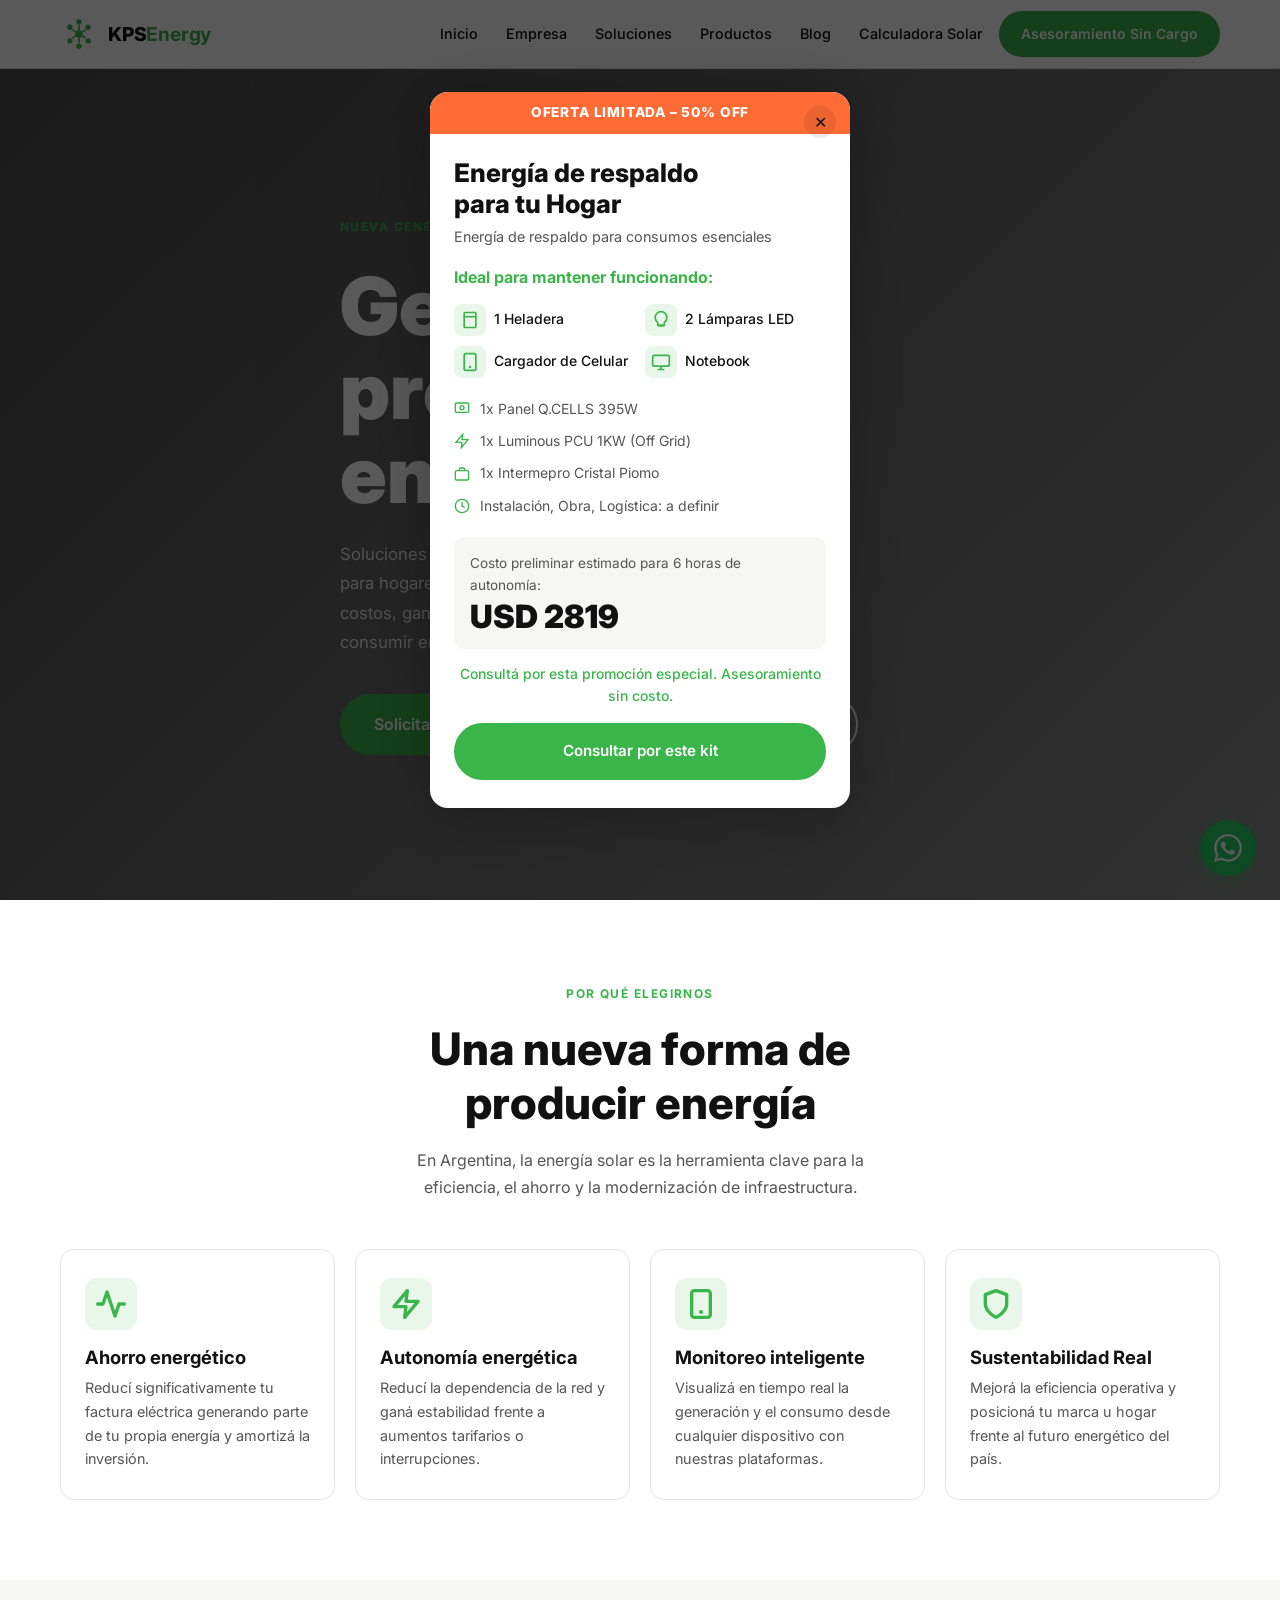
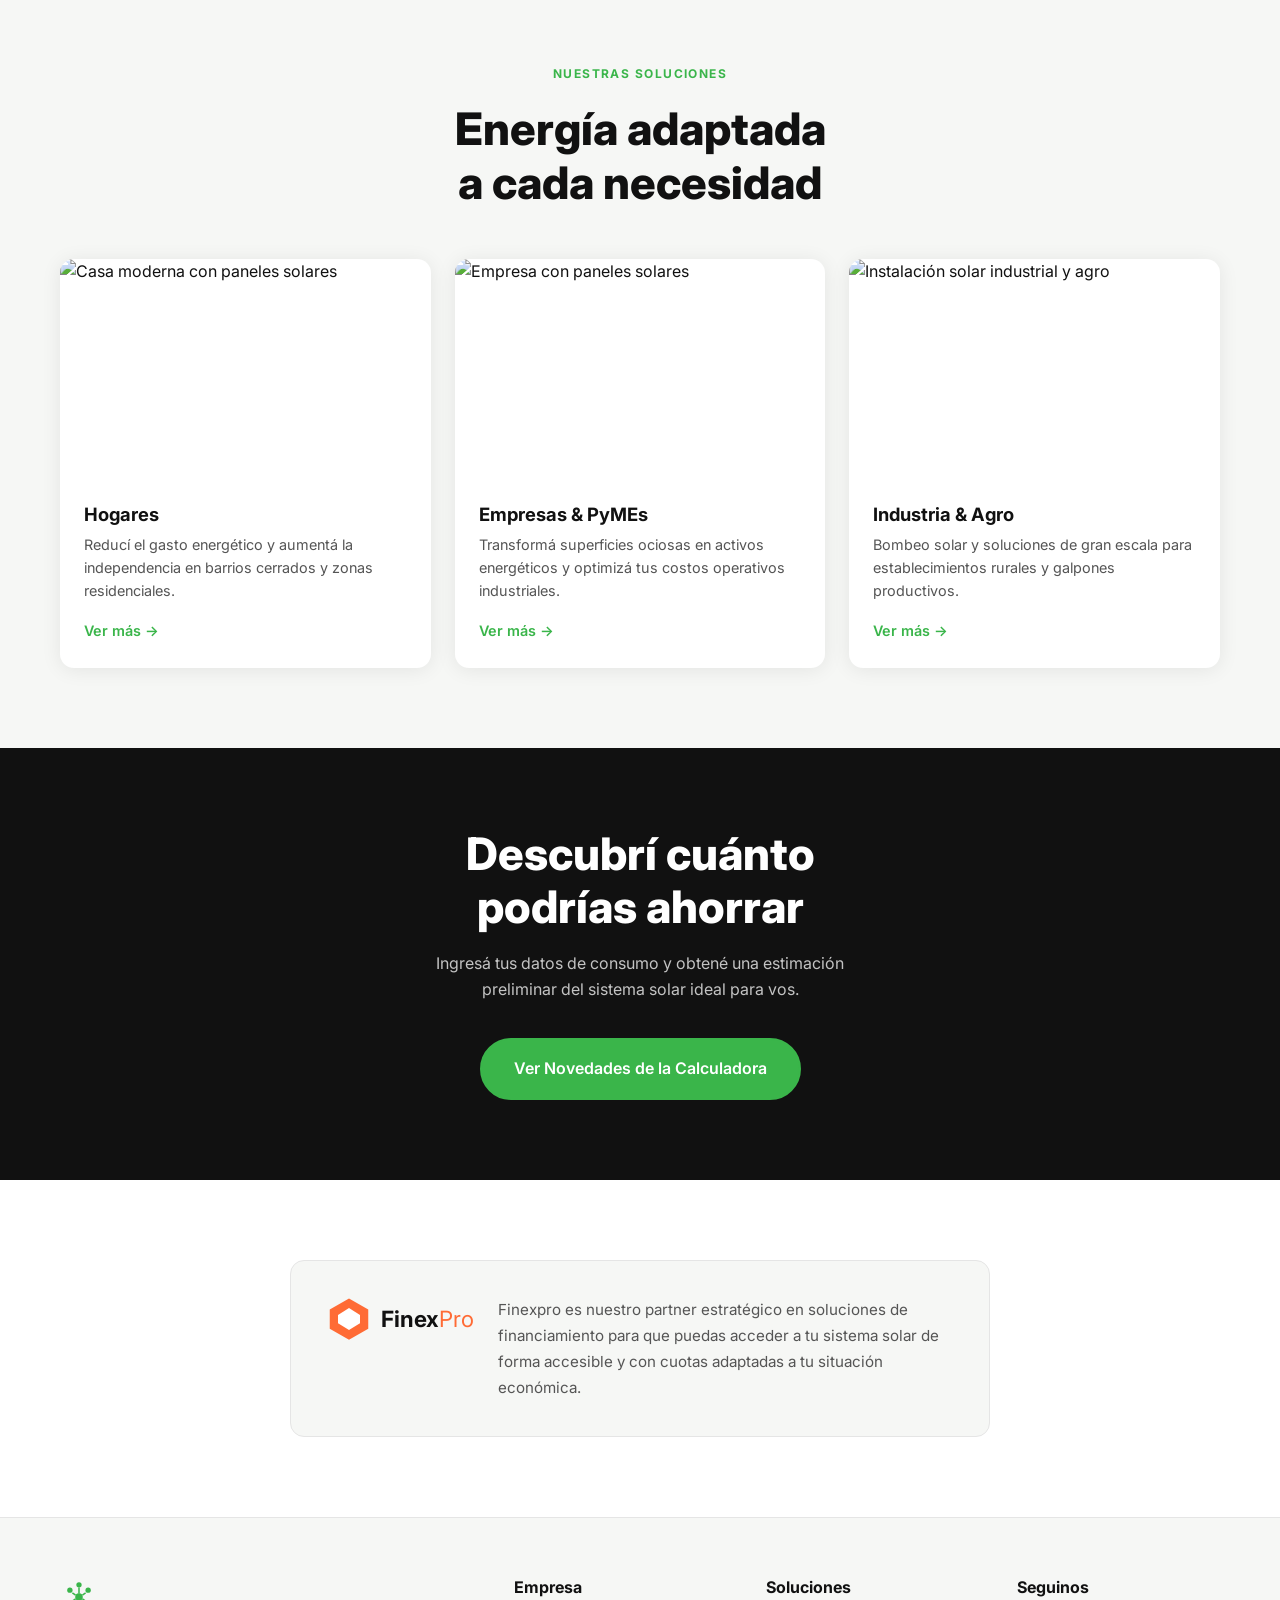
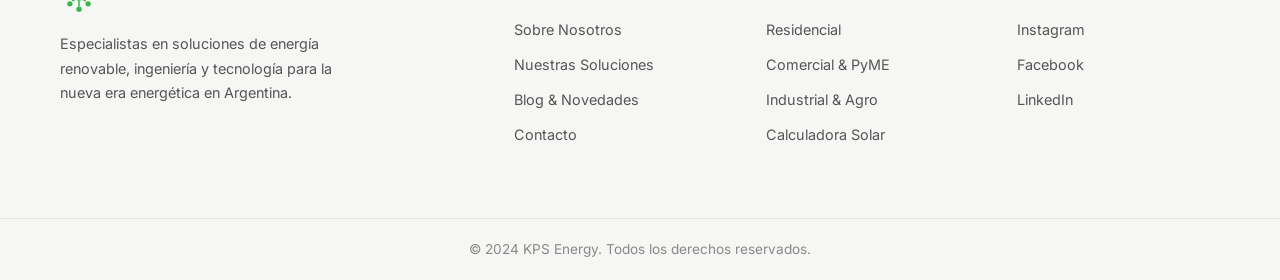
==== index.html @ 47036058 "Agregar sitio web KPS Energy completo para Hostinger - index.html: estructura completa con hero, car" ====
<!DOCTYPE html>
<html lang="es">
<head>
    <meta charset="UTF-8">
    <meta name="viewport" content="width=device-width, initial-scale=1.0">
    <meta name="description" content="KPS Energy - Soluciones de energía solar y almacenamiento diseñadas para hogares, empresas e industrias en Argentina.">
    <title>KPS Energy - Generá tu propia energía</title>
    <link rel="preconnect" href="https://fonts.googleapis.com">
    <link rel="preconnect" href="https://fonts.gstatic.com" crossorigin>
    <link href="https://fonts.googleapis.com/css2?family=Inter:wght@300;400;500;600;700;800;900&display=swap" rel="stylesheet">
    <link rel="stylesheet" href="css/style.css">
</head>
<body>

    <!-- WhatsApp flotante -->
    <a href="https://wa.me/5491100000000" class="whatsapp-float" target="_blank" rel="noopener" aria-label="Contactar por WhatsApp">
        <svg viewBox="0 0 24 24" fill="white" width="28" height="28">
            <path d="M17.472 14.382c-.297-.149-1.758-.867-2.03-.967-.273-.099-.471-.148-.67.15-.197.297-.767.966-.94 1.164-.173.199-.347.223-.644.075-.297-.15-1.255-.463-2.39-1.475-.883-.788-1.48-1.761-1.653-2.059-.173-.297-.018-.458.13-.606.134-.133.298-.347.446-.52.149-.174.198-.298.298-.497.099-.198.05-.371-.025-.52-.075-.149-.669-1.612-.916-2.207-.242-.579-.487-.5-.669-.51-.173-.008-.371-.01-.57-.01-.198 0-.52.074-.792.372-.272.297-1.04 1.016-1.04 2.479 0 1.462 1.065 2.875 1.213 3.074.149.198 2.096 3.2 5.077 4.487.709.306 1.262.489 1.694.625.712.227 1.36.195 1.871.118.571-.085 1.758-.719 2.006-1.413.248-.694.248-1.289.173-1.413-.074-.124-.272-.198-.57-.347m-5.421 7.403h-.004a9.87 9.87 0 01-5.031-1.378l-.361-.214-3.741.982.998-3.648-.235-.374a9.86 9.86 0 01-1.51-5.26c.001-5.45 4.436-9.884 9.888-9.884 2.64 0 5.122 1.03 6.988 2.898a9.825 9.825 0 012.893 6.994c-.003 5.45-4.437 9.884-9.885 9.884m8.413-18.297A11.815 11.815 0 0012.05 0C5.495 0 .16 5.335.157 11.892c0 2.096.547 4.142 1.588 5.945L.057 24l6.305-1.654a11.882 11.882 0 005.683 1.448h.005c6.554 0 11.89-5.335 11.893-11.893a11.821 11.821 0 00-3.48-8.413z"/>
        </svg>
    </a>

    <!-- Modal Oferta Limitada -->
    <div class="modal-overlay" id="ofertaModal">
        <div class="modal-card">
            <button class="modal-close" id="modalClose" aria-label="Cerrar">✕</button>
            <div class="modal-badge">OFERTA LIMITADA – 50% OFF</div>
            <div class="modal-body">
                <h2 class="modal-title">Energía de respaldo<br>para tu Hogar</h2>
                <p class="modal-subtitle">Energía de respaldo para consumos esenciales</p>
                <h4 class="green bold">Ideal para mantener funcionando:</h4>
                <div class="appliances-grid">
                    <div class="appliance">
                        <span class="appliance-icon">
                            <svg viewBox="0 0 24 24" fill="none" stroke="#3AB54A" stroke-width="2" width="20" height="20"><rect x="5" y="3" width="14" height="18" rx="1"/><path d="M5 8h14"/></svg>
                        </span>
                        <span>1 Heladera</span>
                    </div>
                    <div class="appliance">
                        <span class="appliance-icon">
                            <svg viewBox="0 0 24 24" fill="none" stroke="#3AB54A" stroke-width="2" width="20" height="20"><path d="M9 18h6M12 2a7 7 0 017 7c0 2.38-1.19 4.47-3 5.74V17a2 2 0 01-2 2h-4a2 2 0 01-2-2v-2.26C6.19 13.47 5 11.38 5 9a7 7 0 017-7z"/></svg>
                        </span>
                        <span>2 Lámparas LED</span>
                    </div>
                    <div class="appliance">
                        <span class="appliance-icon">
                            <svg viewBox="0 0 24 24" fill="none" stroke="#3AB54A" stroke-width="2" width="20" height="20"><rect x="5" y="2" width="14" height="20" rx="2"/><line x1="12" y1="18" x2="12.01" y2="18" stroke-linecap="round" stroke-width="3"/></svg>
                        </span>
                        <span>Cargador de Celular</span>
                    </div>
                    <div class="appliance">
                        <span class="appliance-icon">
                            <svg viewBox="0 0 24 24" fill="none" stroke="#3AB54A" stroke-width="2" width="20" height="20"><rect x="2" y="4" width="20" height="13" rx="2"/><path d="M8 21h8M12 17v4"/></svg>
                        </span>
                        <span>Notebook</span>
                    </div>
                </div>
                <div class="offer-products">
                    <div class="offer-product">
                        <svg viewBox="0 0 24 24" fill="none" stroke="#3AB54A" stroke-width="2" width="16" height="16"><rect x="2" y="3" width="20" height="14" rx="2"/><circle cx="12" cy="10" r="3"/></svg>
                        <span>1x Panel Q.CELLS 395W</span>
                    </div>
                    <div class="offer-product">
                        <svg viewBox="0 0 24 24" fill="none" stroke="#3AB54A" stroke-width="2" width="16" height="16"><polygon points="13 2 3 14 12 14 11 22 21 10 12 10 13 2"/></svg>
                        <span>1x Luminous PCU 1KW (Off Grid)</span>
                    </div>
                    <div class="offer-product">
                        <svg viewBox="0 0 24 24" fill="none" stroke="#3AB54A" stroke-width="2" width="16" height="16"><rect x="2" y="7" width="20" height="14" rx="2"/><path d="M16 7V5a2 2 0 00-2-2h-4a2 2 0 00-2 2v2"/></svg>
                        <span>1x Intermepro Cristal Piomo</span>
                    </div>
                    <div class="offer-product">
                        <svg viewBox="0 0 24 24" fill="none" stroke="#3AB54A" stroke-width="2" width="16" height="16"><circle cx="12" cy="12" r="10"/><polyline points="12 6 12 12 16 14"/></svg>
                        <span>Instalación, Obra, Logística: a definir</span>
                    </div>
                </div>
                <div class="offer-price-block">
                    <p>Costo preliminar estimado para 6 horas de autonomía:</p>
                    <div class="offer-price">USD 2819</div>
                </div>
                <p class="offer-promo green">Consultá por esta promoción especial. Asesoramiento sin costo.</p>
                <a href="#contacto" class="btn btn-primary btn-full" id="modalCta">Consultar por este kit</a>
            </div>
        </div>
    </div>

    <!-- Header -->
    <header class="header" id="header">
        <div class="container header-inner">
            <a href="#inicio" class="logo">
                <svg class="logo-icon" viewBox="0 0 50 50" xmlns="http://www.w3.org/2000/svg" width="38" height="38">
                    <circle cx="25" cy="9" r="3.5" fill="#3AB54A"/>
                    <circle cx="37" cy="16" r="3.5" fill="#3AB54A"/>
                    <circle cx="37" cy="34" r="3.5" fill="#3AB54A"/>
                    <circle cx="25" cy="41" r="3.5" fill="#3AB54A"/>
                    <circle cx="13" cy="34" r="3.5" fill="#3AB54A"/>
                    <circle cx="13" cy="16" r="3.5" fill="#3AB54A"/>
                    <circle cx="25" cy="25" r="5" fill="#3AB54A"/>
                    <line x1="25" y1="20.5" x2="25" y2="12.5" stroke="#3AB54A" stroke-width="2"/>
                    <line x1="29.5" y1="22.5" x2="33.7" y2="19.5" stroke="#3AB54A" stroke-width="2"/>
                    <line x1="29.5" y1="27.5" x2="33.7" y2="30.5" stroke="#3AB54A" stroke-width="2"/>
                    <line x1="25" y1="29.5" x2="25" y2="37.5" stroke="#3AB54A" stroke-width="2"/>
                    <line x1="20.5" y1="27.5" x2="16.3" y2="30.5" stroke="#3AB54A" stroke-width="2"/>
                    <line x1="20.5" y1="22.5" x2="16.3" y2="19.5" stroke="#3AB54A" stroke-width="2"/>
                </svg>
                <span class="logo-text"><strong>KPS</strong><span class="logo-green">Energy</span></span>
            </a>

            <nav class="nav" id="desktopNav">
                <a href="#inicio" class="nav-link">Inicio</a>
                <a href="#empresa" class="nav-link">Empresa</a>
                <a href="#soluciones" class="nav-link">Soluciones</a>
                <a href="#productos" class="nav-link">Productos</a>
                <a href="#blog" class="nav-link">Blog</a>
                <a href="#calculadora" class="nav-link">Calculadora Solar</a>
                <a href="#contacto" class="btn btn-primary btn-sm">Asesoramiento Sin Cargo</a>
            </nav>

            <button class="hamburger" id="hamburger" aria-label="Abrir menú">
                <span></span>
                <span></span>
                <span></span>
            </button>
        </div>
    </header>

    <!-- Menú Móvil -->
    <div class="mobile-menu" id="mobileMenu">
        <div class="mobile-menu-header">
            <a href="#inicio" class="logo">
                <svg class="logo-icon" viewBox="0 0 50 50" xmlns="http://www.w3.org/2000/svg" width="36" height="36">
                    <circle cx="25" cy="9" r="3.5" fill="#3AB54A"/>
                    <circle cx="37" cy="16" r="3.5" fill="#3AB54A"/>
                    <circle cx="37" cy="34" r="3.5" fill="#3AB54A"/>
                    <circle cx="25" cy="41" r="3.5" fill="#3AB54A"/>
                    <circle cx="13" cy="34" r="3.5" fill="#3AB54A"/>
                    <circle cx="13" cy="16" r="3.5" fill="#3AB54A"/>
                    <circle cx="25" cy="25" r="5" fill="#3AB54A"/>
                    <line x1="25" y1="20.5" x2="25" y2="12.5" stroke="#3AB54A" stroke-width="2"/>
                    <line x1="29.5" y1="22.5" x2="33.7" y2="19.5" stroke="#3AB54A" stroke-width="2"/>
                    <line x1="29.5" y1="27.5" x2="33.7" y2="30.5" stroke="#3AB54A" stroke-width="2"/>
                    <line x1="25" y1="29.5" x2="25" y2="37.5" stroke="#3AB54A" stroke-width="2"/>
                    <line x1="20.5" y1="27.5" x2="16.3" y2="30.5" stroke="#3AB54A" stroke-width="2"/>
                    <line x1="20.5" y1="22.5" x2="16.3" y2="19.5" stroke="#3AB54A" stroke-width="2"/>
                </svg>
                <span class="logo-text"><strong>KPS</strong><span class="logo-green">Energy</span></span>
            </a>
            <button class="mobile-close" id="mobileClose" aria-label="Cerrar menú">✕</button>
        </div>
        <nav class="mobile-nav">
            <a href="#inicio" class="mobile-nav-link">Inicio</a>
            <a href="#empresa" class="mobile-nav-link">Empresa</a>
            <a href="#soluciones" class="mobile-nav-link">Soluciones</a>
            <a href="#productos" class="mobile-nav-link">Productos</a>
            <a href="#blog" class="mobile-nav-link">Blog</a>
            <a href="#calculadora" class="mobile-nav-link">Calculadora Solar</a>
        </nav>
        <div class="mobile-menu-footer">
            <a href="#contacto" class="btn btn-primary btn-full">Asesoramiento Sin Cargo</a>
        </div>
    </div>
    <div class="mobile-overlay" id="mobileOverlay"></div>

    <!-- Hero -->
    <section class="hero" id="inicio">
        <div class="hero-bg"></div>
        <div class="hero-overlay"></div>
        <div class="container hero-content">
            <p class="section-tag">NUEVA GENERACIÓN DE ENERGÍA</p>
            <h1 class="hero-title">Generá tu<br>propia<br>energía</h1>
            <p class="hero-text">Soluciones de energía solar y almacenamiento diseñadas para hogares, empresas e industrias en Argentina. Reducí costos, ganá autonomía y sumá tecnología a tu forma de consumir energía.</p>
            <div class="hero-buttons">
                <a href="#contacto" class="btn btn-primary btn-lg">Solicitar asesoramiento sin costo</a>
                <a href="#soluciones" class="btn btn-outline-white btn-lg">Ver Soluciones</a>
            </div>
        </div>
    </section>

    <!-- Por qué elegirnos -->
    <section class="section why-us" id="empresa">
        <div class="container">
            <div class="section-header centered">
                <p class="section-tag green">POR QUÉ ELEGIRNOS</p>
                <h2>Una nueva forma de<br>producir energía</h2>
                <p class="section-subtitle">En Argentina, la energía solar es la herramienta clave para la eficiencia, el ahorro y la modernización de infraestructura.</p>
            </div>
            <div class="features-grid">
                <div class="feature-card">
                    <div class="feature-icon">
                        <svg viewBox="0 0 24 24" fill="none" stroke="#3AB54A" stroke-width="2.5" stroke-linecap="round" stroke-linejoin="round" width="32" height="32">
                            <polyline points="22 12 18 12 15 21 9 3 6 12 2 12"/>
                        </svg>
                    </div>
                    <h3>Ahorro energético</h3>
                    <p>Reducí significativamente tu factura eléctrica generando parte de tu propia energía y amortizá la inversión.</p>
                </div>
                <div class="feature-card">
                    <div class="feature-icon">
                        <svg viewBox="0 0 24 24" fill="none" stroke="#3AB54A" stroke-width="2.5" stroke-linecap="round" stroke-linejoin="round" width="32" height="32">
                            <polygon points="13 2 3 14 12 14 11 22 21 10 12 10 13 2"/>
                        </svg>
                    </div>
                    <h3>Autonomía energética</h3>
                    <p>Reducí la dependencia de la red y ganá estabilidad frente a aumentos tarifarios o interrupciones.</p>
                </div>
                <div class="feature-card">
                    <div class="feature-icon">
                        <svg viewBox="0 0 24 24" fill="none" stroke="#3AB54A" stroke-width="2.5" stroke-linecap="round" stroke-linejoin="round" width="32" height="32">
                            <rect x="5" y="2" width="14" height="20" rx="2" ry="2"/>
                            <line x1="12" y1="18" x2="12.01" y2="18" stroke-width="3"/>
                        </svg>
                    </div>
                    <h3>Monitoreo inteligente</h3>
                    <p>Visualizá en tiempo real la generación y el consumo desde cualquier dispositivo con nuestras plataformas.</p>
                </div>
                <div class="feature-card">
                    <div class="feature-icon">
                        <svg viewBox="0 0 24 24" fill="none" stroke="#3AB54A" stroke-width="2.5" stroke-linecap="round" stroke-linejoin="round" width="32" height="32">
                            <path d="M12 22s8-4 8-10V5l-8-3-8 3v7c0 6 8 10 8 10z"/>
                        </svg>
                    </div>
                    <h3>Sustentabilidad Real</h3>
                    <p>Mejorá la eficiencia operativa y posicioná tu marca u hogar frente al futuro energético del país.</p>
                </div>
            </div>
        </div>
    </section>

    <!-- Nuestras Soluciones -->
    <section class="section bg-light" id="soluciones">
        <div class="container">
            <div class="section-header centered">
                <p class="section-tag green">NUESTRAS SOLUCIONES</p>
                <h2>Energía adaptada<br>a cada necesidad</h2>
            </div>
            <div class="solutions-grid">
                <div class="solution-card">
                    <div class="solution-img">
                        <img src="https://images.unsplash.com/photo-1570129477492-45c003edd2be?auto=format&fit=crop&w=800&q=80" alt="Casa moderna con paneles solares" loading="lazy">
                    </div>
                    <div class="solution-body">
                        <h3>Hogares</h3>
                        <p>Reducí el gasto energético y aumentá la independencia en barrios cerrados y zonas residenciales.</p>
                        <a href="#contacto" class="ver-mas">Ver más →</a>
                    </div>
                </div>
                <div class="solution-card">
                    <div class="solution-img">
                        <img src="https://images.unsplash.com/photo-1595435742656-5272d0b3fa82?auto=format&fit=crop&w=800&q=80" alt="Empresa con paneles solares" loading="lazy">
                    </div>
                    <div class="solution-body">
                        <h3>Empresas & PyMEs</h3>
                        <p>Transformá superficies ociosas en activos energéticos y optimizá tus costos operativos industriales.</p>
                        <a href="#contacto" class="ver-mas">Ver más →</a>
                    </div>
                </div>
                <div class="solution-card">
                    <div class="solution-img">
                        <img src="https://images.unsplash.com/photo-1473341304170-971dccb5ac1e?auto=format&fit=crop&w=800&q=80" alt="Instalación solar industrial y agro" loading="lazy">
                    </div>
                    <div class="solution-body">
                        <h3>Industria & Agro</h3>
                        <p>Bombeo solar y soluciones de gran escala para establecimientos rurales y galpones productivos.</p>
                        <a href="#contacto" class="ver-mas">Ver más →</a>
                    </div>
                </div>
            </div>
        </div>
    </section>

    <!-- Calculadora Solar -->
    <section class="section bg-dark" id="calculadora">
        <div class="container centered">
            <h2 class="white">Descubrí cuánto<br>podrías ahorrar</h2>
            <p class="calc-subtitle">Ingresá tus datos de consumo y obtené una estimación preliminar del sistema solar ideal para vos.</p>
            <a href="#contacto" class="btn btn-primary btn-lg">Ver Novedades de la Calculadora</a>
        </div>
    </section>

    <!-- Partner FinexPro -->
    <section class="section partners" id="blog">
        <div class="container">
            <div class="partner-wrap">
                <div class="partner-logo-block">
                    <svg viewBox="0 0 32 32" width="44" height="44" xmlns="http://www.w3.org/2000/svg">
                        <polygon points="16,1 30,9 30,23 16,31 2,23 2,9" fill="#FF6B35"/>
                        <polygon points="16,8 24,13 24,19 16,24 8,19 8,13" fill="white"/>
                    </svg>
                    <span class="partner-name"><strong>Finex</strong><span class="orange">Pro</span></span>
                </div>
                <p class="partner-desc">Finexpro es nuestro partner estratégico en soluciones de financiamiento para que puedas acceder a tu sistema solar de forma accesible y con cuotas adaptadas a tu situación económica.</p>
            </div>
        </div>
    </section>

    <!-- Contacto / Footer -->
    <footer class="footer" id="contacto">
        <div class="container footer-top">
            <div class="footer-brand">
                <div class="logo footer-logo">
                    <svg class="logo-icon" viewBox="0 0 50 50" xmlns="http://www.w3.org/2000/svg" width="38" height="38">
                        <circle cx="25" cy="9" r="3.5" fill="#3AB54A"/>
                        <circle cx="37" cy="16" r="3.5" fill="#3AB54A"/>
                        <circle cx="37" cy="34" r="3.5" fill="#3AB54A"/>
                        <circle cx="25" cy="41" r="3.5" fill="#3AB54A"/>
                        <circle cx="13" cy="34" r="3.5" fill="#3AB54A"/>
                        <circle cx="13" cy="16" r="3.5" fill="#3AB54A"/>
                        <circle cx="25" cy="25" r="5" fill="#3AB54A"/>
                        <line x1="25" y1="20.5" x2="25" y2="12.5" stroke="#3AB54A" stroke-width="2"/>
                        <line x1="29.5" y1="22.5" x2="33.7" y2="19.5" stroke="#3AB54A" stroke-width="2"/>
                        <line x1="29.5" y1="27.5" x2="33.7" y2="30.5" stroke="#3AB54A" stroke-width="2"/>
                        <line x1="25" y1="29.5" x2="25" y2="37.5" stroke="#3AB54A" stroke-width="2"/>
                        <line x1="20.5" y1="27.5" x2="16.3" y2="30.5" stroke="#3AB54A" stroke-width="2"/>
                        <line x1="20.5" y1="22.5" x2="16.3" y2="19.5" stroke="#3AB54A" stroke-width="2"/>
                    </svg>
                </div>
                <p>Especialistas en soluciones de energía renovable, ingeniería y tecnología para la nueva era energética en Argentina.</p>
            </div>
            <div class="footer-col">
                <h4>Empresa</h4>
                <a href="#empresa">Sobre Nosotros</a>
                <a href="#soluciones">Nuestras Soluciones</a>
                <a href="#blog">Blog & Novedades</a>
                <a href="#contacto">Contacto</a>
            </div>
            <div class="footer-col">
                <h4>Soluciones</h4>
                <a href="#soluciones">Residencial</a>
                <a href="#soluciones">Comercial & PyME</a>
                <a href="#soluciones">Industrial & Agro</a>
                <a href="#calculadora">Calculadora Solar</a>
            </div>
            <div class="footer-col">
                <h4>Seguinos</h4>
                <a href="#" target="_blank" rel="noopener">Instagram</a>
                <a href="#" target="_blank" rel="noopener">Facebook</a>
                <a href="#" target="_blank" rel="noopener">LinkedIn</a>
            </div>
        </div>
        <div class="footer-bottom">
            <p>© 2024 KPS Energy. Todos los derechos reservados.</p>
        </div>
    </footer>

    <script src="js/main.js"></script>
</body>
</html>
---- css/style.css ----
/* ===== Variables ===== */
:root {
    --green: #3AB54A;
    --green-dark: #2d9140;
    --green-light: #e8f7ea;
    --dark: #111111;
    --dark-2: #1a1a1a;
    --gray: #555555;
    --gray-light: #888888;
    --border: #e5e5e5;
    --bg-light: #f6f7f5;
    --white: #ffffff;
    --orange: #FF6B35;
    --font: 'Inter', sans-serif;
    --radius: 14px;
    --shadow: 0 2px 20px rgba(0,0,0,0.08);
    --shadow-md: 0 4px 32px rgba(0,0,0,0.12);
    --transition: 0.25s ease;
}

/* ===== Reset ===== */
*, *::before, *::after { box-sizing: border-box; margin: 0; padding: 0; }
html { scroll-behavior: smooth; }
body {
    font-family: var(--font);
    color: var(--dark);
    background: var(--white);
    line-height: 1.6;
    overflow-x: hidden;
}
img { display: block; width: 100%; height: auto; }
a { text-decoration: none; color: inherit; }
ul { list-style: none; }

/* ===== Container ===== */
.container {
    width: 100%;
    max-width: 1200px;
    margin: 0 auto;
    padding: 0 20px;
}

/* ===== Utilities ===== */
.centered { text-align: center; }
.green { color: var(--green); }
.orange { color: var(--orange); }
.white { color: var(--white); }
.bold { font-weight: 700; }
.bg-light { background: var(--bg-light); }
.bg-dark { background: var(--dark-2); }

/* ===== Typography ===== */
h1, h2, h3, h4 { line-height: 1.2; font-weight: 800; }
h1 { font-size: clamp(2.4rem, 6vw, 4rem); }
h2 { font-size: clamp(1.8rem, 4vw, 2.8rem); }
h3 { font-size: 1.15rem; font-weight: 700; margin-bottom: 8px; }
h4 { font-size: 1rem; }
p { color: var(--gray); }

.section-tag {
    display: inline-block;
    font-size: 0.75rem;
    font-weight: 700;
    letter-spacing: 0.12em;
    text-transform: uppercase;
    color: var(--green);
    margin-bottom: 12px;
}
.section-subtitle {
    font-size: 1rem;
    color: var(--gray);
    max-width: 480px;
    margin: 16px auto 0;
    line-height: 1.7;
}
.section-header { margin-bottom: 48px; }
.section-header h2 { margin-top: 8px; }
.section { padding: 80px 0; }

/* ===== Buttons ===== */
.btn {
    display: inline-flex;
    align-items: center;
    justify-content: center;
    gap: 8px;
    padding: 14px 28px;
    border-radius: 50px;
    font-size: 0.95rem;
    font-weight: 600;
    font-family: var(--font);
    cursor: pointer;
    transition: var(--transition);
    border: 2px solid transparent;
    text-align: center;
    white-space: nowrap;
}
.btn-primary {
    background: var(--green);
    color: var(--white);
    border-color: var(--green);
}
.btn-primary:hover {
    background: var(--green-dark);
    border-color: var(--green-dark);
    transform: translateY(-1px);
}
.btn-outline-white {
    background: transparent;
    color: var(--white);
    border-color: var(--white);
}
.btn-outline-white:hover {
    background: var(--white);
    color: var(--dark);
    transform: translateY(-1px);
}
.btn-sm { padding: 10px 20px; font-size: 0.875rem; }
.btn-lg { padding: 16px 32px; font-size: 1rem; }
.btn-full { width: 100%; }

/* ===== Header ===== */
.header {
    position: fixed;
    top: 0;
    left: 0;
    right: 0;
    z-index: 100;
    background: var(--white);
    border-bottom: 1px solid var(--border);
    transition: box-shadow var(--transition);
}
.header.scrolled { box-shadow: 0 2px 20px rgba(0,0,0,0.10); }
.header-inner {
    display: flex;
    align-items: center;
    justify-content: space-between;
    height: 68px;
}

/* ===== Logo ===== */
.logo {
    display: flex;
    align-items: center;
    gap: 10px;
    flex-shrink: 0;
}
.logo-text {
    font-size: 1.2rem;
    font-weight: 400;
    color: var(--dark);
    letter-spacing: -0.01em;
}
.logo-text strong { font-weight: 800; }
.logo-green { color: var(--green); font-weight: 700; }

/* ===== Desktop Nav ===== */
.nav {
    display: flex;
    align-items: center;
    gap: 4px;
}
.nav-link {
    padding: 8px 12px;
    font-size: 0.9rem;
    font-weight: 500;
    color: var(--dark);
    border-radius: 8px;
    transition: var(--transition);
}
.nav-link:hover { color: var(--green); background: var(--green-light); }

/* ===== Hamburger ===== */
.hamburger {
    display: none;
    flex-direction: column;
    gap: 5px;
    background: none;
    border: none;
    cursor: pointer;
    padding: 8px;
    border-radius: 8px;
    transition: var(--transition);
}
.hamburger:hover { background: var(--green-light); }
.hamburger span {
    display: block;
    width: 24px;
    height: 2px;
    background: var(--dark);
    border-radius: 2px;
    transition: var(--transition);
}
.hamburger.active span:nth-child(1) { transform: translateY(7px) rotate(45deg); }
.hamburger.active span:nth-child(2) { opacity: 0; }
.hamburger.active span:nth-child(3) { transform: translateY(-7px) rotate(-45deg); }

/* ===== Mobile Menu ===== */
.mobile-menu {
    position: fixed;
    top: 0;
    right: -100%;
    width: 85%;
    max-width: 340px;
    height: 100vh;
    background: var(--white);
    z-index: 200;
    display: flex;
    flex-direction: column;
    padding: 0;
    transition: right 0.35s cubic-bezier(0.4,0,0.2,1);
    box-shadow: -4px 0 30px rgba(0,0,0,0.15);
}
.mobile-menu.open { right: 0; }
.mobile-menu-header {
    display: flex;
    align-items: center;
    justify-content: space-between;
    padding: 16px 20px;
    border-bottom: 1px solid var(--border);
    height: 68px;
}
.mobile-close {
    background: none;
    border: none;
    font-size: 1.4rem;
    cursor: pointer;
    color: var(--gray);
    padding: 4px 8px;
    border-radius: 8px;
    transition: var(--transition);
}
.mobile-close:hover { background: var(--bg-light); }
.mobile-nav {
    flex: 1;
    display: flex;
    flex-direction: column;
    padding: 12px 0;
}
.mobile-nav-link {
    padding: 16px 24px;
    font-size: 1rem;
    font-weight: 500;
    color: var(--dark);
    border-bottom: 1px solid var(--border);
    transition: var(--transition);
}
.mobile-nav-link:hover { color: var(--green); background: var(--green-light); }
.mobile-menu-footer { padding: 24px 20px; }
.mobile-overlay {
    position: fixed;
    inset: 0;
    background: rgba(0,0,0,0.5);
    z-index: 150;
    opacity: 0;
    pointer-events: none;
    transition: opacity 0.35s ease;
}
.mobile-overlay.show { opacity: 1; pointer-events: auto; }

/* ===== Hero ===== */
.hero {
    position: relative;
    min-height: 100vh;
    display: flex;
    align-items: center;
    padding-top: 68px;
    overflow: hidden;
}
.hero-bg {
    position: absolute;
    inset: 0;
    background-image: url('https://images.unsplash.com/photo-1509391366360-2e959784a276?auto=format&fit=crop&w=1920&q=80');
    background-size: cover;
    background-position: center;
    background-repeat: no-repeat;
}
.hero-overlay {
    position: absolute;
    inset: 0;
    background: linear-gradient(135deg, rgba(0,0,0,0.72) 0%, rgba(0,0,0,0.45) 100%);
}
.hero-content {
    position: relative;
    z-index: 1;
    padding: 80px 20px;
    max-width: 640px;
}
.hero .section-tag { color: var(--green); }
.hero-title {
    color: var(--white);
    font-size: clamp(2.8rem, 8vw, 5rem);
    font-weight: 900;
    line-height: 1.05;
    margin: 16px 0 24px;
}
.hero-text {
    color: rgba(255,255,255,0.85);
    font-size: 1.05rem;
    line-height: 1.75;
    max-width: 480px;
    margin-bottom: 36px;
}
.hero-buttons {
    display: flex;
    flex-wrap: wrap;
    gap: 12px;
    align-items: center;
}

/* ===== Features ===== */
.features-grid {
    display: grid;
    grid-template-columns: repeat(auto-fit, minmax(260px, 1fr));
    gap: 20px;
}
.feature-card {
    background: var(--white);
    border: 1px solid var(--border);
    border-radius: var(--radius);
    padding: 28px 24px;
    transition: var(--transition);
}
.feature-card:hover {
    box-shadow: var(--shadow-md);
    transform: translateY(-4px);
}
.feature-icon {
    width: 52px;
    height: 52px;
    background: var(--green-light);
    border-radius: 12px;
    display: flex;
    align-items: center;
    justify-content: center;
    margin-bottom: 16px;
}
.feature-card h3 { color: var(--dark); margin-bottom: 8px; }
.feature-card p { font-size: 0.9rem; line-height: 1.65; color: var(--gray); }

/* ===== Solutions ===== */
.solutions-grid {
    display: grid;
    grid-template-columns: repeat(auto-fit, minmax(280px, 1fr));
    gap: 24px;
}
.solution-card {
    background: var(--white);
    border-radius: var(--radius);
    overflow: hidden;
    box-shadow: var(--shadow);
    transition: var(--transition);
}
.solution-card:hover {
    box-shadow: var(--shadow-md);
    transform: translateY(-4px);
}
.solution-img {
    height: 220px;
    overflow: hidden;
}
.solution-img img {
    width: 100%;
    height: 100%;
    object-fit: cover;
    transition: transform 0.4s ease;
}
.solution-card:hover .solution-img img { transform: scale(1.04); }
.solution-body { padding: 24px; }
.solution-body h3 { font-size: 1.15rem; color: var(--dark); margin-bottom: 8px; }
.solution-body p { font-size: 0.9rem; color: var(--gray); margin-bottom: 16px; }
.ver-mas {
    display: inline-flex;
    align-items: center;
    gap: 4px;
    color: var(--green);
    font-weight: 600;
    font-size: 0.9rem;
    transition: var(--transition);
}
.ver-mas:hover { gap: 8px; }

/* ===== Calculator ===== */
.bg-dark { background: #111111; }
.bg-dark h2.white { color: var(--white); }
.calc-subtitle {
    color: rgba(255,255,255,0.75);
    font-size: 1rem;
    margin: 16px auto 36px;
    max-width: 460px;
    text-align: center;
}

/* ===== Partners ===== */
.partner-wrap {
    display: flex;
    align-items: flex-start;
    gap: 24px;
    padding: 36px;
    background: var(--bg-light);
    border-radius: var(--radius);
    border: 1px solid var(--border);
    max-width: 700px;
    margin: 0 auto;
}
.partner-logo-block {
    display: flex;
    align-items: center;
    gap: 10px;
    flex-shrink: 0;
}
.partner-name {
    font-size: 1.4rem;
    font-weight: 400;
}
.partner-desc {
    font-size: 0.95rem;
    color: var(--gray);
    line-height: 1.7;
    margin: 0;
}

/* ===== Modal Oferta ===== */
.modal-overlay {
    position: fixed;
    inset: 0;
    background: rgba(0,0,0,0.65);
    z-index: 300;
    display: flex;
    align-items: center;
    justify-content: center;
    padding: 20px;
    opacity: 0;
    pointer-events: none;
    transition: opacity 0.3s ease;
}
.modal-overlay.show { opacity: 1; pointer-events: auto; }
.modal-card {
    background: var(--white);
    border-radius: 18px;
    max-width: 420px;
    width: 100%;
    max-height: 90vh;
    overflow-y: auto;
    position: relative;
    transform: translateY(24px);
    transition: transform 0.35s ease;
    box-shadow: 0 8px 60px rgba(0,0,0,0.3);
}
.modal-overlay.show .modal-card { transform: translateY(0); }
.modal-close {
    position: absolute;
    top: 14px;
    right: 14px;
    background: rgba(0,0,0,0.08);
    border: none;
    width: 32px;
    height: 32px;
    border-radius: 50%;
    font-size: 1rem;
    cursor: pointer;
    display: flex;
    align-items: center;
    justify-content: center;
    transition: var(--transition);
    z-index: 1;
    color: var(--dark);
}
.modal-close:hover { background: rgba(0,0,0,0.15); }
.modal-badge {
    background: var(--orange);
    color: var(--white);
    text-align: center;
    font-weight: 800;
    font-size: 0.85rem;
    letter-spacing: 0.06em;
    padding: 10px 16px;
    border-radius: 18px 18px 0 0;
}
.modal-body { padding: 24px 24px 28px; }
.modal-title {
    font-size: 1.6rem;
    font-weight: 800;
    color: var(--dark);
    margin-bottom: 6px;
    line-height: 1.2;
}
.modal-subtitle {
    font-size: 0.9rem;
    color: var(--gray);
    margin-bottom: 20px;
}

.appliances-grid {
    display: grid;
    grid-template-columns: 1fr 1fr;
    gap: 10px;
    margin: 16px 0;
}
.appliance {
    display: flex;
    align-items: center;
    gap: 8px;
    font-size: 0.875rem;
    font-weight: 500;
    color: var(--dark);
}
.appliance-icon {
    flex-shrink: 0;
    display: flex;
    align-items: center;
    justify-content: center;
    width: 32px;
    height: 32px;
    background: var(--green-light);
    border-radius: 8px;
}

.offer-products {
    margin: 20px 0;
    display: flex;
    flex-direction: column;
    gap: 10px;
}
.offer-product {
    display: flex;
    align-items: center;
    gap: 10px;
    font-size: 0.875rem;
    color: var(--gray);
}
.offer-product svg { flex-shrink: 0; color: var(--green); }

.offer-price-block {
    margin: 20px 0 14px;
    padding: 16px;
    background: var(--bg-light);
    border-radius: 10px;
}
.offer-price-block p { font-size: 0.85rem; color: var(--gray); margin-bottom: 4px; }
.offer-price {
    font-size: 2rem;
    font-weight: 900;
    color: var(--dark);
    line-height: 1;
}
.offer-promo {
    font-size: 0.875rem;
    font-weight: 500;
    text-align: center;
    margin-bottom: 16px;
}

/* ===== Footer ===== */
.footer { background: var(--bg-light); border-top: 1px solid var(--border); }
.footer-top {
    display: grid;
    grid-template-columns: 2fr 1fr 1fr 1fr;
    gap: 48px;
    padding: 60px 20px;
}
.footer-brand p {
    font-size: 0.9rem;
    color: var(--gray);
    margin-top: 16px;
    line-height: 1.7;
    max-width: 300px;
}
.footer-logo { margin-bottom: 4px; }
.footer-col h4 {
    font-size: 1rem;
    font-weight: 700;
    color: var(--dark);
    margin-bottom: 20px;
}
.footer-col a {
    display: block;
    font-size: 0.9rem;
    color: var(--gray);
    margin-bottom: 12px;
    transition: var(--transition);
}
.footer-col a:hover { color: var(--green); }
.footer-bottom {
    border-top: 1px solid var(--border);
    padding: 20px;
    text-align: center;
}
.footer-bottom p { font-size: 0.85rem; color: var(--gray-light); }

/* ===== WhatsApp Float ===== */
.whatsapp-float {
    position: fixed;
    bottom: 24px;
    right: 24px;
    width: 56px;
    height: 56px;
    background: #25D366;
    border-radius: 50%;
    display: flex;
    align-items: center;
    justify-content: center;
    box-shadow: 0 4px 16px rgba(37,211,102,0.4);
    z-index: 90;
    transition: transform 0.25s ease, box-shadow 0.25s ease;
}
.whatsapp-float:hover {
    transform: scale(1.08);
    box-shadow: 0 6px 24px rgba(37,211,102,0.5);
}

/* ===== Responsive ===== */
@media (max-width: 1024px) {
    .footer-top { grid-template-columns: 1fr 1fr; gap: 32px; }
    .footer-brand { grid-column: 1 / -1; }
}

@media (max-width: 768px) {
    .nav { display: none; }
    .hamburger { display: flex; }
    .section { padding: 60px 0; }
    .section-header { margin-bottom: 36px; }
    .features-grid { grid-template-columns: 1fr; gap: 16px; }
    .solutions-grid { grid-template-columns: 1fr; gap: 20px; }
    .hero-content { padding: 60px 20px; }
    .hero-title { font-size: clamp(2.4rem, 10vw, 3.5rem); }
    .hero-buttons { flex-direction: column; align-items: flex-start; }
    .hero-buttons .btn { width: 100%; justify-content: center; }
    .partner-wrap { flex-direction: column; padding: 24px; }
    .footer-top { grid-template-columns: 1fr 1fr; gap: 28px; padding: 40px 20px; }
    .footer-brand { grid-column: 1 / -1; }
    .calc-subtitle { padding: 0 20px; }
}

@media (max-width: 480px) {
    .footer-top { grid-template-columns: 1fr; }
    .appliances-grid { grid-template-columns: 1fr; }
    .modal-title { font-size: 1.4rem; }
    h2 { font-size: 1.6rem; }
}
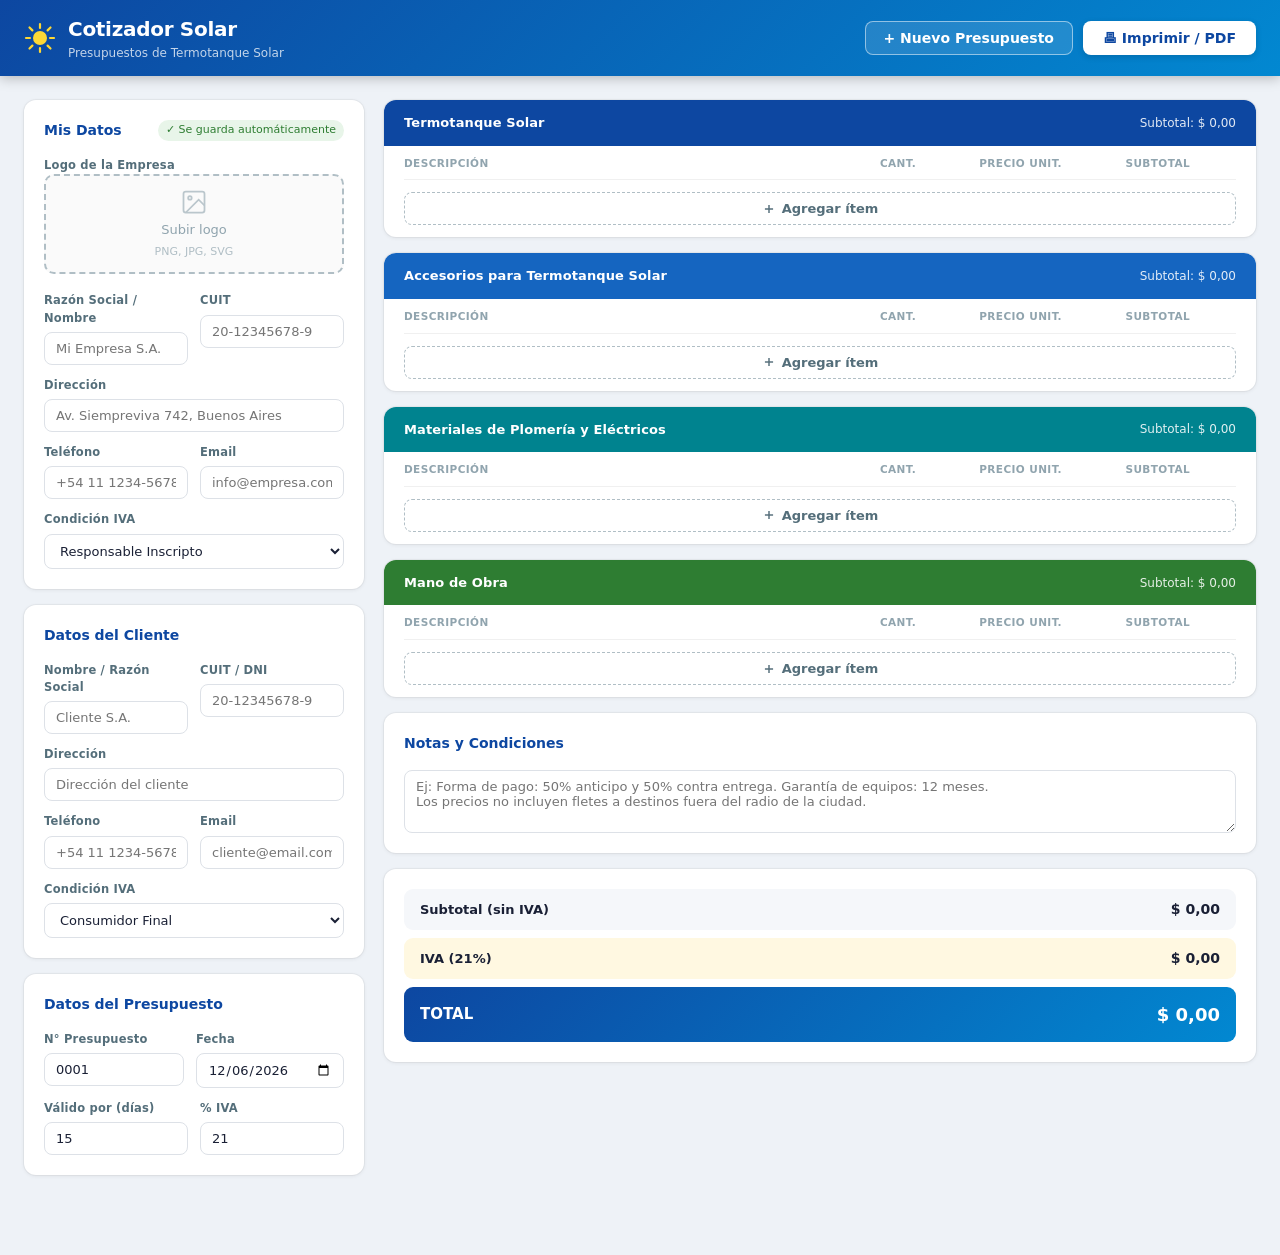
==== commit 86365558: "feat: add solar water heater quote application Web app (no build tools required) to quickly generate" ====
--- a/index.html
+++ b/index.html
@@ -1,345 +1,217 @@
 <!DOCTYPE html>
 <html lang="es">
 <head>
-    <meta charset="UTF-8">
-    <meta name="viewport" content="width=device-width, initial-scale=1.0">
-    <meta name="description" content="KPS Energy - Soluciones de energía solar y almacenamiento diseñadas para hogares, empresas e industrias en Argentina.">
-    <title>KPS Energy - Generá tu propia energía</title>
-    <link rel="preconnect" href="https://fonts.googleapis.com">
-    <link rel="preconnect" href="https://fonts.gstatic.com" crossorigin>
-    <link href="https://fonts.googleapis.com/css2?family=Inter:wght@300;400;500;600;700;800;900&display=swap" rel="stylesheet">
-    <link rel="stylesheet" href="css/style.css">
+  <meta charset="UTF-8">
+  <meta name="viewport" content="width=device-width, initial-scale=1.0">
+  <title>Cotizador - Termotanque Solar</title>
+  <link rel="stylesheet" href="css/styles.css">
 </head>
 <body>
 
-    <!-- WhatsApp flotante -->
-    <a href="https://wa.me/5491100000000" class="whatsapp-float" target="_blank" rel="noopener" aria-label="Contactar por WhatsApp">
-        <svg viewBox="0 0 24 24" fill="white" width="28" height="28">
-            <path d="M17.472 14.382c-.297-.149-1.758-.867-2.03-.967-.273-.099-.471-.148-.67.15-.197.297-.767.966-.94 1.164-.173.199-.347.223-.644.075-.297-.15-1.255-.463-2.39-1.475-.883-.788-1.48-1.761-1.653-2.059-.173-.297-.018-.458.13-.606.134-.133.298-.347.446-.52.149-.174.198-.298.298-.497.099-.198.05-.371-.025-.52-.075-.149-.669-1.612-.916-2.207-.242-.579-.487-.5-.669-.51-.173-.008-.371-.01-.57-.01-.198 0-.52.074-.792.372-.272.297-1.04 1.016-1.04 2.479 0 1.462 1.065 2.875 1.213 3.074.149.198 2.096 3.2 5.077 4.487.709.306 1.262.489 1.694.625.712.227 1.36.195 1.871.118.571-.085 1.758-.719 2.006-1.413.248-.694.248-1.289.173-1.413-.074-.124-.272-.198-.57-.347m-5.421 7.403h-.004a9.87 9.87 0 01-5.031-1.378l-.361-.214-3.741.982.998-3.648-.235-.374a9.86 9.86 0 01-1.51-5.26c.001-5.45 4.436-9.884 9.888-9.884 2.64 0 5.122 1.03 6.988 2.898a9.825 9.825 0 012.893 6.994c-.003 5.45-4.437 9.884-9.885 9.884m8.413-18.297A11.815 11.815 0 0012.05 0C5.495 0 .16 5.335.157 11.892c0 2.096.547 4.142 1.588 5.945L.057 24l6.305-1.654a11.882 11.882 0 005.683 1.448h.005c6.554 0 11.89-5.335 11.893-11.893a11.821 11.821 0 00-3.48-8.413z"/>
-        </svg>
-    </a>
-
-    <!-- Modal Oferta Limitada -->
-    <div class="modal-overlay" id="ofertaModal">
-        <div class="modal-card">
-            <button class="modal-close" id="modalClose" aria-label="Cerrar">✕</button>
-            <div class="modal-badge">OFERTA LIMITADA – 50% OFF</div>
-            <div class="modal-body">
-                <h2 class="modal-title">Energía de respaldo<br>para tu Hogar</h2>
-                <p class="modal-subtitle">Energía de respaldo para consumos esenciales</p>
-                <h4 class="green bold">Ideal para mantener funcionando:</h4>
-                <div class="appliances-grid">
-                    <div class="appliance">
-                        <span class="appliance-icon">
-                            <svg viewBox="0 0 24 24" fill="none" stroke="#3AB54A" stroke-width="2" width="20" height="20"><rect x="5" y="3" width="14" height="18" rx="1"/><path d="M5 8h14"/></svg>
-                        </span>
-                        <span>1 Heladera</span>
-                    </div>
-                    <div class="appliance">
-                        <span class="appliance-icon">
-                            <svg viewBox="0 0 24 24" fill="none" stroke="#3AB54A" stroke-width="2" width="20" height="20"><path d="M9 18h6M12 2a7 7 0 017 7c0 2.38-1.19 4.47-3 5.74V17a2 2 0 01-2 2h-4a2 2 0 01-2-2v-2.26C6.19 13.47 5 11.38 5 9a7 7 0 017-7z"/></svg>
-                        </span>
-                        <span>2 Lámparas LED</span>
-                    </div>
-                    <div class="appliance">
-                        <span class="appliance-icon">
-                            <svg viewBox="0 0 24 24" fill="none" stroke="#3AB54A" stroke-width="2" width="20" height="20"><rect x="5" y="2" width="14" height="20" rx="2"/><line x1="12" y1="18" x2="12.01" y2="18" stroke-linecap="round" stroke-width="3"/></svg>
-                        </span>
-                        <span>Cargador de Celular</span>
-                    </div>
-                    <div class="appliance">
-                        <span class="appliance-icon">
-                            <svg viewBox="0 0 24 24" fill="none" stroke="#3AB54A" stroke-width="2" width="20" height="20"><rect x="2" y="4" width="20" height="13" rx="2"/><path d="M8 21h8M12 17v4"/></svg>
-                        </span>
-                        <span>Notebook</span>
-                    </div>
-                </div>
-                <div class="offer-products">
-                    <div class="offer-product">
-                        <svg viewBox="0 0 24 24" fill="none" stroke="#3AB54A" stroke-width="2" width="16" height="16"><rect x="2" y="3" width="20" height="14" rx="2"/><circle cx="12" cy="10" r="3"/></svg>
-                        <span>1x Panel Q.CELLS 395W</span>
-                    </div>
-                    <div class="offer-product">
-                        <svg viewBox="0 0 24 24" fill="none" stroke="#3AB54A" stroke-width="2" width="16" height="16"><polygon points="13 2 3 14 12 14 11 22 21 10 12 10 13 2"/></svg>
-                        <span>1x Luminous PCU 1KW (Off Grid)</span>
-                    </div>
-                    <div class="offer-product">
-                        <svg viewBox="0 0 24 24" fill="none" stroke="#3AB54A" stroke-width="2" width="16" height="16"><rect x="2" y="7" width="20" height="14" rx="2"/><path d="M16 7V5a2 2 0 00-2-2h-4a2 2 0 00-2 2v2"/></svg>
-                        <span>1x Intermepro Cristal Piomo</span>
-                    </div>
-                    <div class="offer-product">
-                        <svg viewBox="0 0 24 24" fill="none" stroke="#3AB54A" stroke-width="2" width="16" height="16"><circle cx="12" cy="12" r="10"/><polyline points="12 6 12 12 16 14"/></svg>
-                        <span>Instalación, Obra, Logística: a definir</span>
-                    </div>
-                </div>
-                <div class="offer-price-block">
-                    <p>Costo preliminar estimado para 6 horas de autonomía:</p>
-                    <div class="offer-price">USD 2819</div>
-                </div>
-                <p class="offer-promo green">Consultá por esta promoción especial. Asesoramiento sin costo.</p>
-                <a href="#contacto" class="btn btn-primary btn-full" id="modalCta">Consultar por este kit</a>
-            </div>
+  <!-- ===== EDITOR (solo pantalla) ===== -->
+  <div id="editor" class="no-print">
+
+    <header class="app-header">
+      <div class="header-inner">
+        <div class="header-brand">
+          <svg width="32" height="32" viewBox="0 0 32 32" fill="none" xmlns="http://www.w3.org/2000/svg">
+            <circle cx="16" cy="16" r="7" fill="#FDD835"/>
+            <g stroke="#FDD835" stroke-width="2.2" stroke-linecap="round">
+              <line x1="16" y1="2" x2="16" y2="6"/>
+              <line x1="16" y1="26" x2="16" y2="30"/>
+              <line x1="2" y1="16" x2="6" y2="16"/>
+              <line x1="26" y1="16" x2="30" y2="16"/>
+              <line x1="5.5" y1="5.5" x2="8.4" y2="8.4"/>
+              <line x1="23.6" y1="23.6" x2="26.5" y2="26.5"/>
+              <line x1="26.5" y1="5.5" x2="23.6" y2="8.4"/>
+              <line x1="8.4" y1="23.6" x2="5.5" y2="26.5"/>
+            </g>
+          </svg>
+          <div>
+            <h1>Cotizador Solar</h1>
+            <span>Presupuestos de Termotanque Solar</span>
+          </div>
         </div>
+        <div class="header-actions">
+          <button onclick="resetForm()" class="btn-secondary">+ Nuevo Presupuesto</button>
+          <button onclick="generatePrint()" class="btn-primary">&#128438; Imprimir / PDF</button>
+        </div>
+      </div>
+    </header>
+
+    <div class="editor-layout">
+
+      <!-- ===== COLUMNA IZQUIERDA: Mis Datos + Cliente + Config ===== -->
+      <aside class="editor-sidebar">
+
+        <!-- Mis Datos -->
+        <section class="card">
+          <h2 class="card-title">
+            Mis Datos
+            <span class="autosave-badge">&#10003; Se guarda automáticamente</span>
+          </h2>
+
+          <div class="logo-section">
+            <label class="field-label">Logo de la Empresa</label>
+            <div class="logo-upload" id="logoUpload" onclick="document.getElementById('logoInput').click()" title="Haz clic para subir un logo">
+              <img id="logoPreview" src="" alt="Logo de la empresa" style="display:none">
+              <div id="logoPlaceholder" class="logo-placeholder">
+                <svg width="28" height="28" viewBox="0 0 24 24" fill="none" stroke="currentColor" stroke-width="1.5"><rect x="3" y="3" width="18" height="18" rx="2"/><circle cx="8.5" cy="8.5" r="1.5"/><path d="M21 15l-5-5L5 21"/></svg>
+                <span>Subir logo</span>
+                <span class="logo-hint">PNG, JPG, SVG</span>
+              </div>
+              <button class="logo-remove" id="logoRemoveBtn" style="display:none" onclick="removeLogo(event)" title="Quitar logo">&#10005;</button>
+            </div>
+            <input type="file" id="logoInput" accept="image/*" onchange="handleLogo(event)" style="display:none">
+          </div>
+
+          <div class="form-fields">
+            <div class="form-row-2">
+              <div class="field">
+                <label class="field-label" for="myName">Razón Social / Nombre</label>
+                <input id="myName" type="text" placeholder="Mi Empresa S.A.">
+              </div>
+              <div class="field">
+                <label class="field-label" for="myCuit">CUIT</label>
+                <input id="myCuit" type="text" placeholder="20-12345678-9">
+              </div>
+            </div>
+            <div class="field">
+              <label class="field-label" for="myAddress">Dirección</label>
+              <input id="myAddress" type="text" placeholder="Av. Siempreviva 742, Buenos Aires">
+            </div>
+            <div class="form-row-2">
+              <div class="field">
+                <label class="field-label" for="myPhone">Teléfono</label>
+                <input id="myPhone" type="text" placeholder="+54 11 1234-5678">
+              </div>
+              <div class="field">
+                <label class="field-label" for="myEmail">Email</label>
+                <input id="myEmail" type="email" placeholder="info@empresa.com">
+              </div>
+            </div>
+            <div class="field">
+              <label class="field-label" for="myIvaCondition">Condición IVA</label>
+              <select id="myIvaCondition">
+                <option value="Responsable Inscripto">Responsable Inscripto</option>
+                <option value="Monotributista">Monotributista</option>
+                <option value="Exento">Exento</option>
+              </select>
+            </div>
+          </div>
+        </section>
+
+        <!-- Datos del Cliente -->
+        <section class="card">
+          <h2 class="card-title">Datos del Cliente</h2>
+          <div class="form-fields">
+            <div class="form-row-2">
+              <div class="field">
+                <label class="field-label" for="clientName">Nombre / Razón Social</label>
+                <input id="clientName" type="text" placeholder="Cliente S.A.">
+              </div>
+              <div class="field">
+                <label class="field-label" for="clientCuit">CUIT / DNI</label>
+                <input id="clientCuit" type="text" placeholder="20-12345678-9">
+              </div>
+            </div>
+            <div class="field">
+              <label class="field-label" for="clientAddress">Dirección</label>
+              <input id="clientAddress" type="text" placeholder="Dirección del cliente">
+            </div>
+            <div class="form-row-2">
+              <div class="field">
+                <label class="field-label" for="clientPhone">Teléfono</label>
+                <input id="clientPhone" type="text" placeholder="+54 11 1234-5678">
+              </div>
+              <div class="field">
+                <label class="field-label" for="clientEmail">Email</label>
+                <input id="clientEmail" type="email" placeholder="cliente@email.com">
+              </div>
+            </div>
+            <div class="field">
+              <label class="field-label" for="clientIvaCondition">Condición IVA</label>
+              <select id="clientIvaCondition">
+                <option value="Consumidor Final">Consumidor Final</option>
+                <option value="Responsable Inscripto">Responsable Inscripto</option>
+                <option value="Monotributista">Monotributista</option>
+                <option value="Exento">Exento</option>
+              </select>
+            </div>
+          </div>
+        </section>
+
+        <!-- Datos del Presupuesto -->
+        <section class="card">
+          <h2 class="card-title">Datos del Presupuesto</h2>
+          <div class="form-fields">
+            <div class="form-row-2">
+              <div class="field">
+                <label class="field-label" for="quoteNumber">N° Presupuesto</label>
+                <input id="quoteNumber" type="text" placeholder="0001">
+              </div>
+              <div class="field">
+                <label class="field-label" for="quoteDate">Fecha</label>
+                <input id="quoteDate" type="date">
+              </div>
+            </div>
+            <div class="form-row-2">
+              <div class="field">
+                <label class="field-label" for="validityDays">Válido por (días)</label>
+                <input id="validityDays" type="number" value="15" min="1">
+              </div>
+              <div class="field">
+                <label class="field-label" for="ivaPercent">% IVA</label>
+                <input id="ivaPercent" type="number" value="21" min="0" max="100" step="0.5">
+              </div>
+            </div>
+          </div>
+        </section>
+
+      </aside>
+
+      <!-- ===== COLUMNA DERECHA: Ítems ===== -->
+      <main class="editor-main">
+
+        <div id="sectionsContainer">
+          <!-- Renderizado por JS -->
+        </div>
+
+        <!-- Notas -->
+        <section class="card">
+          <h2 class="card-title">Notas y Condiciones</h2>
+          <div class="field">
+            <textarea id="notes" rows="3" placeholder="Ej: Forma de pago: 50% anticipo y 50% contra entrega. Garantía de equipos: 12 meses.&#10;Los precios no incluyen fletes a destinos fuera del radio de la ciudad."></textarea>
+          </div>
+        </section>
+
+        <!-- Totales -->
+        <section class="card totals-card">
+          <div class="totals-table">
+            <div class="totals-row">
+              <span class="totals-label">Subtotal (sin IVA)</span>
+              <span id="subtotalDisplay" class="totals-value">$ 0,00</span>
+            </div>
+            <div class="totals-row iva-row">
+              <span class="totals-label">IVA (<span id="ivaPctLabel">21</span>%)</span>
+              <span id="ivaDisplay" class="totals-value">$ 0,00</span>
+            </div>
+            <div class="totals-row grand-row">
+              <span class="totals-label">TOTAL</span>
+              <span id="totalDisplay" class="totals-value">$ 0,00</span>
+            </div>
+          </div>
+        </section>
+
+      </main>
     </div>
-
-    <!-- Header -->
-    <header class="header" id="header">
-        <div class="container header-inner">
-            <a href="#inicio" class="logo">
-                <svg class="logo-icon" viewBox="0 0 50 50" xmlns="http://www.w3.org/2000/svg" width="38" height="38">
-                    <circle cx="25" cy="9" r="3.5" fill="#3AB54A"/>
-                    <circle cx="37" cy="16" r="3.5" fill="#3AB54A"/>
-                    <circle cx="37" cy="34" r="3.5" fill="#3AB54A"/>
-                    <circle cx="25" cy="41" r="3.5" fill="#3AB54A"/>
-                    <circle cx="13" cy="34" r="3.5" fill="#3AB54A"/>
-                    <circle cx="13" cy="16" r="3.5" fill="#3AB54A"/>
-                    <circle cx="25" cy="25" r="5" fill="#3AB54A"/>
-                    <line x1="25" y1="20.5" x2="25" y2="12.5" stroke="#3AB54A" stroke-width="2"/>
-                    <line x1="29.5" y1="22.5" x2="33.7" y2="19.5" stroke="#3AB54A" stroke-width="2"/>
-                    <line x1="29.5" y1="27.5" x2="33.7" y2="30.5" stroke="#3AB54A" stroke-width="2"/>
-                    <line x1="25" y1="29.5" x2="25" y2="37.5" stroke="#3AB54A" stroke-width="2"/>
-                    <line x1="20.5" y1="27.5" x2="16.3" y2="30.5" stroke="#3AB54A" stroke-width="2"/>
-                    <line x1="20.5" y1="22.5" x2="16.3" y2="19.5" stroke="#3AB54A" stroke-width="2"/>
-                </svg>
-                <span class="logo-text"><strong>KPS</strong><span class="logo-green">Energy</span></span>
-            </a>
-
-            <nav class="nav" id="desktopNav">
-                <a href="#inicio" class="nav-link">Inicio</a>
-                <a href="#empresa" class="nav-link">Empresa</a>
-                <a href="#soluciones" class="nav-link">Soluciones</a>
-                <a href="#productos" class="nav-link">Productos</a>
-                <a href="#blog" class="nav-link">Blog</a>
-                <a href="#calculadora" class="nav-link">Calculadora Solar</a>
-                <a href="#contacto" class="btn btn-primary btn-sm">Asesoramiento Sin Cargo</a>
-            </nav>
-
-            <button class="hamburger" id="hamburger" aria-label="Abrir menú">
-                <span></span>
-                <span></span>
-                <span></span>
-            </button>
-        </div>
-    </header>
-
-    <!-- Menú Móvil -->
-    <div class="mobile-menu" id="mobileMenu">
-        <div class="mobile-menu-header">
-            <a href="#inicio" class="logo">
-                <svg class="logo-icon" viewBox="0 0 50 50" xmlns="http://www.w3.org/2000/svg" width="36" height="36">
-                    <circle cx="25" cy="9" r="3.5" fill="#3AB54A"/>
-                    <circle cx="37" cy="16" r="3.5" fill="#3AB54A"/>
-                    <circle cx="37" cy="34" r="3.5" fill="#3AB54A"/>
-                    <circle cx="25" cy="41" r="3.5" fill="#3AB54A"/>
-                    <circle cx="13" cy="34" r="3.5" fill="#3AB54A"/>
-                    <circle cx="13" cy="16" r="3.5" fill="#3AB54A"/>
-                    <circle cx="25" cy="25" r="5" fill="#3AB54A"/>
-                    <line x1="25" y1="20.5" x2="25" y2="12.5" stroke="#3AB54A" stroke-width="2"/>
-                    <line x1="29.5" y1="22.5" x2="33.7" y2="19.5" stroke="#3AB54A" stroke-width="2"/>
-                    <line x1="29.5" y1="27.5" x2="33.7" y2="30.5" stroke="#3AB54A" stroke-width="2"/>
-                    <line x1="25" y1="29.5" x2="25" y2="37.5" stroke="#3AB54A" stroke-width="2"/>
-                    <line x1="20.5" y1="27.5" x2="16.3" y2="30.5" stroke="#3AB54A" stroke-width="2"/>
-                    <line x1="20.5" y1="22.5" x2="16.3" y2="19.5" stroke="#3AB54A" stroke-width="2"/>
-                </svg>
-                <span class="logo-text"><strong>KPS</strong><span class="logo-green">Energy</span></span>
-            </a>
-            <button class="mobile-close" id="mobileClose" aria-label="Cerrar menú">✕</button>
-        </div>
-        <nav class="mobile-nav">
-            <a href="#inicio" class="mobile-nav-link">Inicio</a>
-            <a href="#empresa" class="mobile-nav-link">Empresa</a>
-            <a href="#soluciones" class="mobile-nav-link">Soluciones</a>
-            <a href="#productos" class="mobile-nav-link">Productos</a>
-            <a href="#blog" class="mobile-nav-link">Blog</a>
-            <a href="#calculadora" class="mobile-nav-link">Calculadora Solar</a>
-        </nav>
-        <div class="mobile-menu-footer">
-            <a href="#contacto" class="btn btn-primary btn-full">Asesoramiento Sin Cargo</a>
-        </div>
-    </div>
-    <div class="mobile-overlay" id="mobileOverlay"></div>
-
-    <!-- Hero -->
-    <section class="hero" id="inicio">
-        <div class="hero-bg"></div>
-        <div class="hero-overlay"></div>
-        <div class="container hero-content">
-            <p class="section-tag">NUEVA GENERACIÓN DE ENERGÍA</p>
-            <h1 class="hero-title">Generá tu<br>propia<br>energía</h1>
-            <p class="hero-text">Soluciones de energía solar y almacenamiento diseñadas para hogares, empresas e industrias en Argentina. Reducí costos, ganá autonomía y sumá tecnología a tu forma de consumir energía.</p>
-            <div class="hero-buttons">
-                <a href="#contacto" class="btn btn-primary btn-lg">Solicitar asesoramiento sin costo</a>
-                <a href="#soluciones" class="btn btn-outline-white btn-lg">Ver Soluciones</a>
-            </div>
-        </div>
-    </section>
-
-    <!-- Por qué elegirnos -->
-    <section class="section why-us" id="empresa">
-        <div class="container">
-            <div class="section-header centered">
-                <p class="section-tag green">POR QUÉ ELEGIRNOS</p>
-                <h2>Una nueva forma de<br>producir energía</h2>
-                <p class="section-subtitle">En Argentina, la energía solar es la herramienta clave para la eficiencia, el ahorro y la modernización de infraestructura.</p>
-            </div>
-            <div class="features-grid">
-                <div class="feature-card">
-                    <div class="feature-icon">
-                        <svg viewBox="0 0 24 24" fill="none" stroke="#3AB54A" stroke-width="2.5" stroke-linecap="round" stroke-linejoin="round" width="32" height="32">
-                            <polyline points="22 12 18 12 15 21 9 3 6 12 2 12"/>
-                        </svg>
-                    </div>
-                    <h3>Ahorro energético</h3>
-                    <p>Reducí significativamente tu factura eléctrica generando parte de tu propia energía y amortizá la inversión.</p>
-                </div>
-                <div class="feature-card">
-                    <div class="feature-icon">
-                        <svg viewBox="0 0 24 24" fill="none" stroke="#3AB54A" stroke-width="2.5" stroke-linecap="round" stroke-linejoin="round" width="32" height="32">
-                            <polygon points="13 2 3 14 12 14 11 22 21 10 12 10 13 2"/>
-                        </svg>
-                    </div>
-                    <h3>Autonomía energética</h3>
-                    <p>Reducí la dependencia de la red y ganá estabilidad frente a aumentos tarifarios o interrupciones.</p>
-                </div>
-                <div class="feature-card">
-                    <div class="feature-icon">
-                        <svg viewBox="0 0 24 24" fill="none" stroke="#3AB54A" stroke-width="2.5" stroke-linecap="round" stroke-linejoin="round" width="32" height="32">
-                            <rect x="5" y="2" width="14" height="20" rx="2" ry="2"/>
-                            <line x1="12" y1="18" x2="12.01" y2="18" stroke-width="3"/>
-                        </svg>
-                    </div>
-                    <h3>Monitoreo inteligente</h3>
-                    <p>Visualizá en tiempo real la generación y el consumo desde cualquier dispositivo con nuestras plataformas.</p>
-                </div>
-                <div class="feature-card">
-                    <div class="feature-icon">
-                        <svg viewBox="0 0 24 24" fill="none" stroke="#3AB54A" stroke-width="2.5" stroke-linecap="round" stroke-linejoin="round" width="32" height="32">
-                            <path d="M12 22s8-4 8-10V5l-8-3-8 3v7c0 6 8 10 8 10z"/>
-                        </svg>
-                    </div>
-                    <h3>Sustentabilidad Real</h3>
-                    <p>Mejorá la eficiencia operativa y posicioná tu marca u hogar frente al futuro energético del país.</p>
-                </div>
-            </div>
-        </div>
-    </section>
-
-    <!-- Nuestras Soluciones -->
-    <section class="section bg-light" id="soluciones">
-        <div class="container">
-            <div class="section-header centered">
-                <p class="section-tag green">NUESTRAS SOLUCIONES</p>
-                <h2>Energía adaptada<br>a cada necesidad</h2>
-            </div>
-            <div class="solutions-grid">
-                <div class="solution-card">
-                    <div class="solution-img">
-                        <img src="https://images.unsplash.com/photo-1570129477492-45c003edd2be?auto=format&fit=crop&w=800&q=80" alt="Casa moderna con paneles solares" loading="lazy">
-                    </div>
-                    <div class="solution-body">
-                        <h3>Hogares</h3>
-                        <p>Reducí el gasto energético y aumentá la independencia en barrios cerrados y zonas residenciales.</p>
-                        <a href="#contacto" class="ver-mas">Ver más →</a>
-                    </div>
-                </div>
-                <div class="solution-card">
-                    <div class="solution-img">
-                        <img src="https://images.unsplash.com/photo-1595435742656-5272d0b3fa82?auto=format&fit=crop&w=800&q=80" alt="Empresa con paneles solares" loading="lazy">
-                    </div>
-                    <div class="solution-body">
-                        <h3>Empresas & PyMEs</h3>
-                        <p>Transformá superficies ociosas en activos energéticos y optimizá tus costos operativos industriales.</p>
-                        <a href="#contacto" class="ver-mas">Ver más →</a>
-                    </div>
-                </div>
-                <div class="solution-card">
-                    <div class="solution-img">
-                        <img src="https://images.unsplash.com/photo-1473341304170-971dccb5ac1e?auto=format&fit=crop&w=800&q=80" alt="Instalación solar industrial y agro" loading="lazy">
-                    </div>
-                    <div class="solution-body">
-                        <h3>Industria & Agro</h3>
-                        <p>Bombeo solar y soluciones de gran escala para establecimientos rurales y galpones productivos.</p>
-                        <a href="#contacto" class="ver-mas">Ver más →</a>
-                    </div>
-                </div>
-            </div>
-        </div>
-    </section>
-
-    <!-- Calculadora Solar -->
-    <section class="section bg-dark" id="calculadora">
-        <div class="container centered">
-            <h2 class="white">Descubrí cuánto<br>podrías ahorrar</h2>
-            <p class="calc-subtitle">Ingresá tus datos de consumo y obtené una estimación preliminar del sistema solar ideal para vos.</p>
-            <a href="#contacto" class="btn btn-primary btn-lg">Ver Novedades de la Calculadora</a>
-        </div>
-    </section>
-
-    <!-- Partner FinexPro -->
-    <section class="section partners" id="blog">
-        <div class="container">
-            <div class="partner-wrap">
-                <div class="partner-logo-block">
-                    <svg viewBox="0 0 32 32" width="44" height="44" xmlns="http://www.w3.org/2000/svg">
-                        <polygon points="16,1 30,9 30,23 16,31 2,23 2,9" fill="#FF6B35"/>
-                        <polygon points="16,8 24,13 24,19 16,24 8,19 8,13" fill="white"/>
-                    </svg>
-                    <span class="partner-name"><strong>Finex</strong><span class="orange">Pro</span></span>
-                </div>
-                <p class="partner-desc">Finexpro es nuestro partner estratégico en soluciones de financiamiento para que puedas acceder a tu sistema solar de forma accesible y con cuotas adaptadas a tu situación económica.</p>
-            </div>
-        </div>
-    </section>
-
-    <!-- Contacto / Footer -->
-    <footer class="footer" id="contacto">
-        <div class="container footer-top">
-            <div class="footer-brand">
-                <div class="logo footer-logo">
-                    <svg class="logo-icon" viewBox="0 0 50 50" xmlns="http://www.w3.org/2000/svg" width="38" height="38">
-                        <circle cx="25" cy="9" r="3.5" fill="#3AB54A"/>
-                        <circle cx="37" cy="16" r="3.5" fill="#3AB54A"/>
-                        <circle cx="37" cy="34" r="3.5" fill="#3AB54A"/>
-                        <circle cx="25" cy="41" r="3.5" fill="#3AB54A"/>
-                        <circle cx="13" cy="34" r="3.5" fill="#3AB54A"/>
-                        <circle cx="13" cy="16" r="3.5" fill="#3AB54A"/>
-                        <circle cx="25" cy="25" r="5" fill="#3AB54A"/>
-                        <line x1="25" y1="20.5" x2="25" y2="12.5" stroke="#3AB54A" stroke-width="2"/>
-                        <line x1="29.5" y1="22.5" x2="33.7" y2="19.5" stroke="#3AB54A" stroke-width="2"/>
-                        <line x1="29.5" y1="27.5" x2="33.7" y2="30.5" stroke="#3AB54A" stroke-width="2"/>
-                        <line x1="25" y1="29.5" x2="25" y2="37.5" stroke="#3AB54A" stroke-width="2"/>
-                        <line x1="20.5" y1="27.5" x2="16.3" y2="30.5" stroke="#3AB54A" stroke-width="2"/>
-                        <line x1="20.5" y1="22.5" x2="16.3" y2="19.5" stroke="#3AB54A" stroke-width="2"/>
-                    </svg>
-                </div>
-                <p>Especialistas en soluciones de energía renovable, ingeniería y tecnología para la nueva era energética en Argentina.</p>
-            </div>
-            <div class="footer-col">
-                <h4>Empresa</h4>
-                <a href="#empresa">Sobre Nosotros</a>
-                <a href="#soluciones">Nuestras Soluciones</a>
-                <a href="#blog">Blog & Novedades</a>
-                <a href="#contacto">Contacto</a>
-            </div>
-            <div class="footer-col">
-                <h4>Soluciones</h4>
-                <a href="#soluciones">Residencial</a>
-                <a href="#soluciones">Comercial & PyME</a>
-                <a href="#soluciones">Industrial & Agro</a>
-                <a href="#calculadora">Calculadora Solar</a>
-            </div>
-            <div class="footer-col">
-                <h4>Seguinos</h4>
-                <a href="#" target="_blank" rel="noopener">Instagram</a>
-                <a href="#" target="_blank" rel="noopener">Facebook</a>
-                <a href="#" target="_blank" rel="noopener">LinkedIn</a>
-            </div>
-        </div>
-        <div class="footer-bottom">
-            <p>© 2024 KPS Energy. Todos los derechos reservados.</p>
-        </div>
-    </footer>
-
-    <script src="js/main.js"></script>
+  </div>
+
+  <!-- ===== VISTA DE IMPRESIÓN ===== -->
+  <div id="printView" class="print-only">
+    <!-- Generado por generatePrint() en app.js -->
+  </div>
+
+  <script src="js/app.js"></script>
 </body>
 </html>
--- a/css/styles.css
+++ b/css/styles.css
@@ -0,0 +1,662 @@
+/* ===================================================
+   RESET & BASE
+   =================================================== */
+*, *::before, *::after {
+  box-sizing: border-box;
+  margin: 0;
+  padding: 0;
+}
+
+body {
+  font-family: 'Segoe UI', system-ui, -apple-system, sans-serif;
+  background: #eef2f7;
+  color: #1a2035;
+  font-size: 14px;
+  line-height: 1.5;
+}
+
+input, select, textarea, button {
+  font-family: inherit;
+  font-size: 14px;
+}
+
+/* ===================================================
+   PRINT CONTROL
+   =================================================== */
+.print-only { display: none !important; }
+
+@media print {
+  .no-print  { display: none !important; }
+  .print-only { display: block !important; }
+  body { background: white; font-size: 10pt; color: #000; }
+}
+
+/* ===================================================
+   HEADER
+   =================================================== */
+.app-header {
+  background: linear-gradient(135deg, #0d47a1 0%, #0288d1 100%);
+  color: white;
+  padding: 14px 24px;
+  position: sticky;
+  top: 0;
+  z-index: 100;
+  box-shadow: 0 2px 12px rgba(0, 0, 0, 0.25);
+}
+
+.header-inner {
+  max-width: 1400px;
+  margin: 0 auto;
+  display: flex;
+  align-items: center;
+  justify-content: space-between;
+  gap: 16px;
+}
+
+.header-brand {
+  display: flex;
+  align-items: center;
+  gap: 12px;
+}
+
+.header-brand h1 {
+  font-size: 20px;
+  font-weight: 700;
+  letter-spacing: -0.3px;
+}
+
+.header-brand span {
+  font-size: 12px;
+  opacity: 0.75;
+  display: block;
+}
+
+.header-actions {
+  display: flex;
+  gap: 10px;
+  flex-shrink: 0;
+}
+
+/* ===================================================
+   BUTTONS
+   =================================================== */
+.btn-primary {
+  background: #ffffff;
+  color: #0d47a1;
+  border: none;
+  padding: 9px 20px;
+  border-radius: 8px;
+  font-weight: 700;
+  font-size: 14px;
+  cursor: pointer;
+  transition: background 0.15s, transform 0.1s, box-shadow 0.15s;
+  box-shadow: 0 2px 6px rgba(0,0,0,0.15);
+}
+
+.btn-primary:hover {
+  background: #e3f2fd;
+  box-shadow: 0 4px 10px rgba(0,0,0,0.2);
+  transform: translateY(-1px);
+}
+
+.btn-primary:active { transform: translateY(0); }
+
+.btn-secondary {
+  background: rgba(255,255,255,0.12);
+  color: white;
+  border: 1.5px solid rgba(255,255,255,0.5);
+  padding: 8px 18px;
+  border-radius: 8px;
+  font-weight: 600;
+  font-size: 14px;
+  cursor: pointer;
+  transition: background 0.15s;
+}
+
+.btn-secondary:hover { background: rgba(255,255,255,0.22); }
+
+/* ===================================================
+   EDITOR LAYOUT
+   =================================================== */
+.editor-layout {
+  max-width: 1400px;
+  margin: 24px auto;
+  padding: 0 24px 40px;
+  display: grid;
+  grid-template-columns: 340px 1fr;
+  gap: 20px;
+  align-items: start;
+}
+
+/* ===================================================
+   CARD
+   =================================================== */
+.card {
+  background: white;
+  border-radius: 12px;
+  box-shadow: 0 1px 4px rgba(0, 0, 0, 0.07), 0 0 0 1px rgba(0,0,0,0.04);
+  padding: 20px;
+  margin-bottom: 16px;
+}
+
+.card-title {
+  font-size: 14px;
+  font-weight: 700;
+  color: #0d47a1;
+  margin-bottom: 16px;
+  display: flex;
+  align-items: center;
+  gap: 8px;
+  flex-wrap: wrap;
+}
+
+.autosave-badge {
+  font-size: 11px;
+  font-weight: 500;
+  color: #2e7d32;
+  background: #e8f5e9;
+  padding: 2px 8px;
+  border-radius: 20px;
+  margin-left: auto;
+}
+
+/* ===================================================
+   LOGO UPLOAD
+   =================================================== */
+.logo-section { margin-bottom: 18px; }
+
+.logo-upload {
+  width: 100%;
+  height: 100px;
+  border: 2px dashed #b0bec5;
+  border-radius: 10px;
+  display: flex;
+  align-items: center;
+  justify-content: center;
+  cursor: pointer;
+  position: relative;
+  overflow: hidden;
+  transition: border-color 0.2s, background 0.2s;
+  background: #fafafa;
+}
+
+.logo-upload:hover {
+  border-color: #0d47a1;
+  background: #e8f0fe;
+}
+
+.logo-upload img {
+  max-width: 100%;
+  max-height: 90px;
+  object-fit: contain;
+}
+
+.logo-placeholder {
+  display: flex;
+  flex-direction: column;
+  align-items: center;
+  gap: 4px;
+  color: #90a4ae;
+  pointer-events: none;
+}
+
+.logo-placeholder svg { opacity: 0.6; }
+.logo-placeholder span { font-size: 13px; font-weight: 500; }
+.logo-hint { font-size: 11px !important; font-weight: 400 !important; opacity: 0.7; }
+
+.logo-remove {
+  position: absolute;
+  top: 6px;
+  right: 6px;
+  width: 24px;
+  height: 24px;
+  border-radius: 50%;
+  background: rgba(0,0,0,0.45);
+  color: white;
+  border: none;
+  cursor: pointer;
+  font-size: 12px;
+  display: flex;
+  align-items: center;
+  justify-content: center;
+  transition: background 0.15s;
+  z-index: 2;
+}
+
+.logo-remove:hover { background: rgba(211,47,47,0.85); }
+
+/* ===================================================
+   FORM FIELDS
+   =================================================== */
+.form-fields { display: flex; flex-direction: column; gap: 12px; }
+
+.form-row-2 {
+  display: grid;
+  grid-template-columns: 1fr 1fr;
+  gap: 12px;
+}
+
+.field { display: flex; flex-direction: column; gap: 5px; }
+
+.field-label {
+  display: block;
+  font-size: 11.5px;
+  font-weight: 600;
+  color: #546e7a;
+  letter-spacing: 0.2px;
+}
+
+.field input,
+.field select,
+.field textarea {
+  padding: 8px 11px;
+  border: 1.5px solid #dde1e7;
+  border-radius: 8px;
+  font-size: 13px;
+  color: #1a2035;
+  background: white;
+  transition: border-color 0.15s, box-shadow 0.15s;
+  width: 100%;
+}
+
+.field input:focus,
+.field select:focus,
+.field textarea:focus {
+  outline: none;
+  border-color: #0d47a1;
+  box-shadow: 0 0 0 3px rgba(13,71,161,0.1);
+}
+
+.field textarea { resize: vertical; }
+
+/* ===================================================
+   ITEMS SECTION CARDS
+   =================================================== */
+.section-card {
+  background: white;
+  border-radius: 12px;
+  box-shadow: 0 1px 4px rgba(0, 0, 0, 0.07), 0 0 0 1px rgba(0,0,0,0.04);
+  margin-bottom: 16px;
+  overflow: hidden;
+}
+
+.section-header {
+  padding: 13px 20px;
+  display: flex;
+  align-items: center;
+  justify-content: space-between;
+  gap: 12px;
+}
+
+.section-title {
+  font-size: 13px;
+  font-weight: 700;
+  color: white;
+  letter-spacing: 0.1px;
+}
+
+.section-subtotal {
+  font-size: 12px;
+  color: rgba(255,255,255,0.88);
+  white-space: nowrap;
+  font-weight: 500;
+}
+
+.items-table-wrap { padding: 0 20px; }
+
+.items-table-header {
+  display: grid;
+  grid-template-columns: 1fr 72px 120px 120px 38px;
+  gap: 8px;
+  padding: 10px 0 8px;
+  border-bottom: 1.5px solid #f0f0f0;
+  font-size: 10.5px;
+  font-weight: 700;
+  color: #90a4ae;
+  text-transform: uppercase;
+  letter-spacing: 0.4px;
+}
+
+.items-table-header span:nth-child(2) { text-align: center; }
+.items-table-header span:nth-child(3),
+.items-table-header span:nth-child(4) { text-align: right; }
+
+.item-row {
+  display: grid;
+  grid-template-columns: 1fr 72px 120px 120px 38px;
+  gap: 8px;
+  padding: 7px 0;
+  border-bottom: 1px solid #fafafa;
+  align-items: center;
+}
+
+.item-row input {
+  padding: 6px 10px;
+  border: 1.5px solid #dde1e7;
+  border-radius: 7px;
+  font-size: 13px;
+  width: 100%;
+  color: #1a2035;
+  transition: border-color 0.15s, box-shadow 0.15s;
+}
+
+.item-row input:focus {
+  outline: none;
+  border-color: #0d47a1;
+  box-shadow: 0 0 0 3px rgba(13,71,161,0.1);
+}
+
+.item-row input[type="number"] { text-align: right; }
+
+.item-subtotal {
+  font-size: 13px;
+  font-weight: 700;
+  color: #0d47a1;
+  text-align: right;
+  white-space: nowrap;
+}
+
+.btn-delete {
+  background: none;
+  border: none;
+  color: #ef5350;
+  cursor: pointer;
+  font-size: 20px;
+  line-height: 1;
+  width: 32px;
+  height: 32px;
+  border-radius: 6px;
+  display: flex;
+  align-items: center;
+  justify-content: center;
+  transition: background 0.15s;
+  flex-shrink: 0;
+}
+
+.btn-delete:hover { background: #ffebee; }
+
+.section-footer { padding: 12px 20px; }
+
+.btn-add-item {
+  background: none;
+  border: 1.5px dashed #b0bec5;
+  color: #546e7a;
+  padding: 8px 16px;
+  border-radius: 8px;
+  cursor: pointer;
+  font-size: 13px;
+  font-weight: 600;
+  width: 100%;
+  transition: all 0.15s;
+  display: flex;
+  align-items: center;
+  justify-content: center;
+  gap: 6px;
+}
+
+.btn-add-item:hover {
+  border-color: #0d47a1;
+  color: #0d47a1;
+  background: #e8f0fe;
+}
+
+/* ===================================================
+   TOTALS CARD
+   =================================================== */
+.totals-card { padding: 20px; }
+
+.totals-table { display: flex; flex-direction: column; gap: 8px; }
+
+.totals-row {
+  display: flex;
+  justify-content: space-between;
+  align-items: center;
+  padding: 10px 16px;
+  border-radius: 9px;
+  background: #f5f7fa;
+}
+
+.iva-row { background: #fff8e1; }
+
+.grand-row {
+  background: linear-gradient(135deg, #0d47a1, #0288d1);
+  color: white;
+  padding: 14px 16px;
+}
+
+.totals-label { font-size: 13px; font-weight: 600; }
+.totals-value { font-size: 14px; font-weight: 700; font-variant-numeric: tabular-nums; }
+.grand-row .totals-label { font-size: 15px; }
+.grand-row .totals-value { font-size: 18px; }
+
+/* ===================================================
+   PRINT STYLES — Vista imprimible
+   =================================================== */
+@media print {
+  @page {
+    size: A4;
+    margin: 12mm 14mm;
+  }
+
+  body { background: white; }
+
+  /* ---- Wrapper ---- */
+  .pv-wrapper {
+    font-family: 'Segoe UI', Arial, sans-serif;
+    font-size: 10pt;
+    color: #111;
+    width: 100%;
+  }
+
+  /* ---- Encabezado: mis datos (izq) + logo (der) ---- */
+  .pv-header {
+    display: flex;
+    justify-content: space-between;
+    align-items: flex-start;
+    padding-bottom: 14px;
+    border-bottom: 2.5pt solid #0d47a1;
+    margin-bottom: 14px;
+  }
+
+  .pv-my-data { flex: 1; line-height: 1.7; }
+
+  .pv-company-name {
+    font-size: 14pt;
+    font-weight: 700;
+    color: #0d47a1;
+    margin-bottom: 4px;
+  }
+
+  .pv-my-data div { font-size: 9.5pt; color: #333; }
+  .pv-my-data strong { color: #111; }
+
+  .pv-logo {
+    flex-shrink: 0;
+    margin-left: 24px;
+    text-align: right;
+  }
+
+  .pv-logo img {
+    max-height: 75px;
+    max-width: 180px;
+    object-fit: contain;
+  }
+
+  .pv-logo-placeholder {
+    width: 140px;
+    height: 60px;
+    border: 1.5pt dashed #b0bec5;
+    border-radius: 6pt;
+    display: flex;
+    align-items: center;
+    justify-content: center;
+    color: #90a4ae;
+    font-size: 8.5pt;
+  }
+
+  /* ---- Título del documento ---- */
+  .pv-title-bar {
+    background: #0d47a1;
+    color: white;
+    padding: 8pt 14pt;
+    display: flex;
+    justify-content: space-between;
+    align-items: center;
+    border-radius: 5pt;
+    margin-bottom: 12pt;
+  }
+
+  .pv-doc-type {
+    font-size: 14pt;
+    font-weight: 700;
+    letter-spacing: 1pt;
+  }
+
+  .pv-meta { font-size: 9.5pt; opacity: 0.9; }
+
+  /* ---- Datos del cliente ---- */
+  .pv-client-section {
+    border: 1.5pt solid #e0e0e0;
+    border-radius: 5pt;
+    padding: 10pt 14pt;
+    margin-bottom: 12pt;
+  }
+
+  .pv-client-title {
+    font-size: 9pt;
+    font-weight: 700;
+    color: #0d47a1;
+    letter-spacing: 0.5pt;
+    text-transform: uppercase;
+    margin-bottom: 7pt;
+  }
+
+  .pv-client-grid {
+    display: grid;
+    grid-template-columns: 1fr 1fr;
+    gap: 4pt 16pt;
+    font-size: 9.5pt;
+    line-height: 1.6;
+  }
+
+  .pv-label { font-weight: 600; color: #444; margin-right: 4pt; }
+
+  /* ---- Tablas de ítems ---- */
+  .pv-section-table {
+    width: 100%;
+    border-collapse: collapse;
+    margin-bottom: 10pt;
+    page-break-inside: avoid;
+  }
+
+  .pv-section-header th {
+    background: #0d47a1;
+    color: white;
+    font-size: 10pt;
+    font-weight: 700;
+    padding: 7pt 12pt;
+    text-align: left;
+  }
+
+  .pv-col-headers th {
+    background: #e8f0fe;
+    color: #0d47a1;
+    font-size: 8.5pt;
+    font-weight: 700;
+    text-transform: uppercase;
+    letter-spacing: 0.3pt;
+    padding: 5pt 12pt;
+    border-bottom: 1pt solid #b0bec5;
+  }
+
+  .col-desc { width: 50%; }
+  .col-qty  { width: 10%; text-align: center !important; }
+  .col-price { width: 20%; text-align: right !important; }
+  .col-subtotal { width: 20%; text-align: right !important; }
+
+  .pv-item-row td {
+    padding: 5pt 12pt;
+    font-size: 9.5pt;
+    border-bottom: 0.5pt solid #f0f0f0;
+    vertical-align: middle;
+  }
+
+  .pv-item-row:nth-child(even) td { background: #fafafa; }
+
+  .pv-section-subtotal td {
+    padding: 5pt 12pt;
+    font-size: 9.5pt;
+    background: #e8f0fe;
+    border-top: 1pt solid #b0bec5;
+  }
+
+  .center { text-align: center; }
+  .right  { text-align: right; }
+
+  /* ---- Totales ---- */
+  .pv-totals {
+    display: flex;
+    justify-content: flex-end;
+    margin: 14pt 0 10pt;
+  }
+
+  .pv-totals-table {
+    width: 260pt;
+    border: 1.5pt solid #e0e0e0;
+    border-radius: 5pt;
+    overflow: hidden;
+  }
+
+  .pv-total-row {
+    display: flex;
+    justify-content: space-between;
+    align-items: center;
+    padding: 6pt 12pt;
+    border-bottom: 0.5pt solid #e0e0e0;
+    font-size: 9.5pt;
+  }
+
+  .pv-total-row:last-child { border-bottom: none; }
+
+  .pv-total-row.grand {
+    background: #0d47a1;
+    color: white;
+    font-size: 11pt;
+    font-weight: 700;
+    padding: 8pt 12pt;
+  }
+
+  /* ---- Notas ---- */
+  .pv-notes {
+    border-top: 1pt solid #e0e0e0;
+    padding-top: 10pt;
+    margin-top: 4pt;
+  }
+
+  .pv-notes-title {
+    font-size: 8.5pt;
+    font-weight: 700;
+    color: #0d47a1;
+    text-transform: uppercase;
+    letter-spacing: 0.5pt;
+    margin-bottom: 5pt;
+  }
+
+  .pv-notes-content {
+    font-size: 9pt;
+    color: #444;
+    line-height: 1.6;
+  }
+
+  /* ---- Validez ---- */
+  .pv-validity {
+    margin-top: 10pt;
+    font-size: 8.5pt;
+    color: #666;
+    font-style: italic;
+    border-top: 0.5pt solid #e0e0e0;
+    padding-top: 8pt;
+  }
+
+  .pv-section-header-colored th { color: white !important; }
+}
